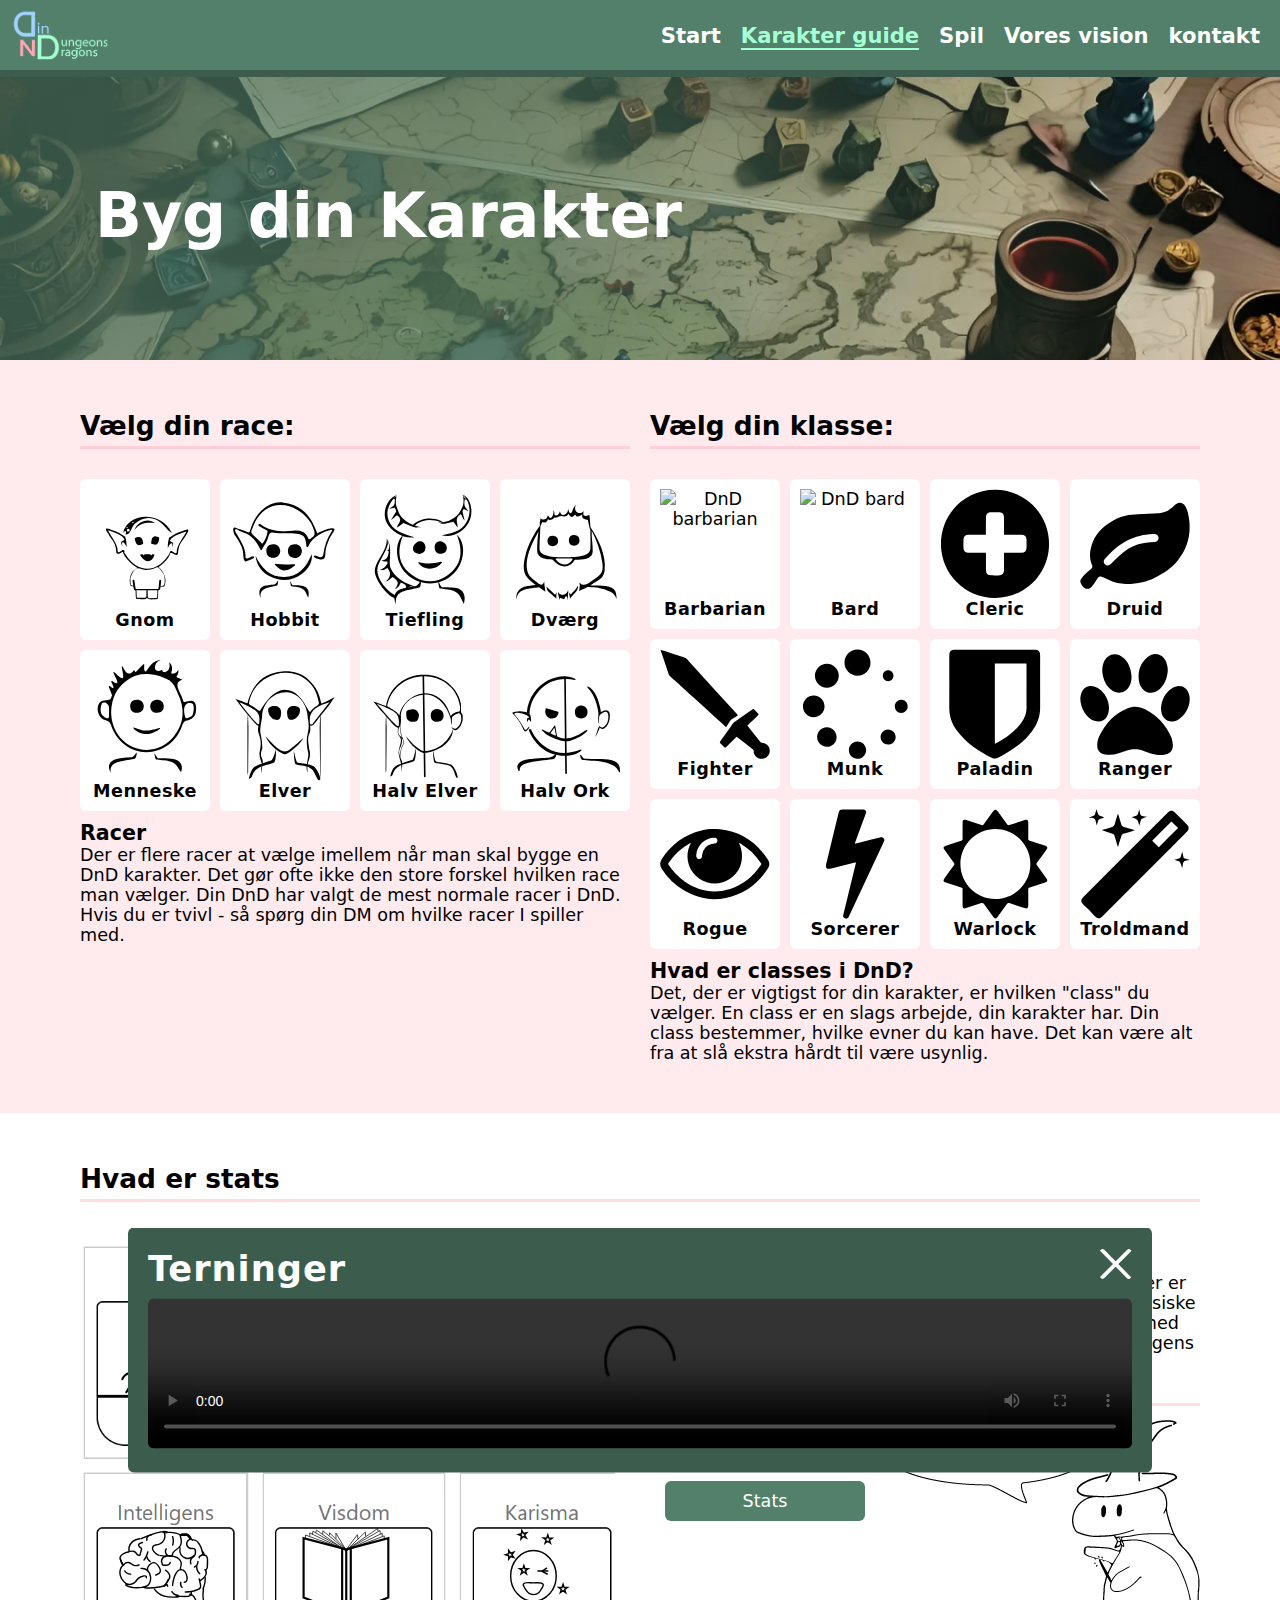
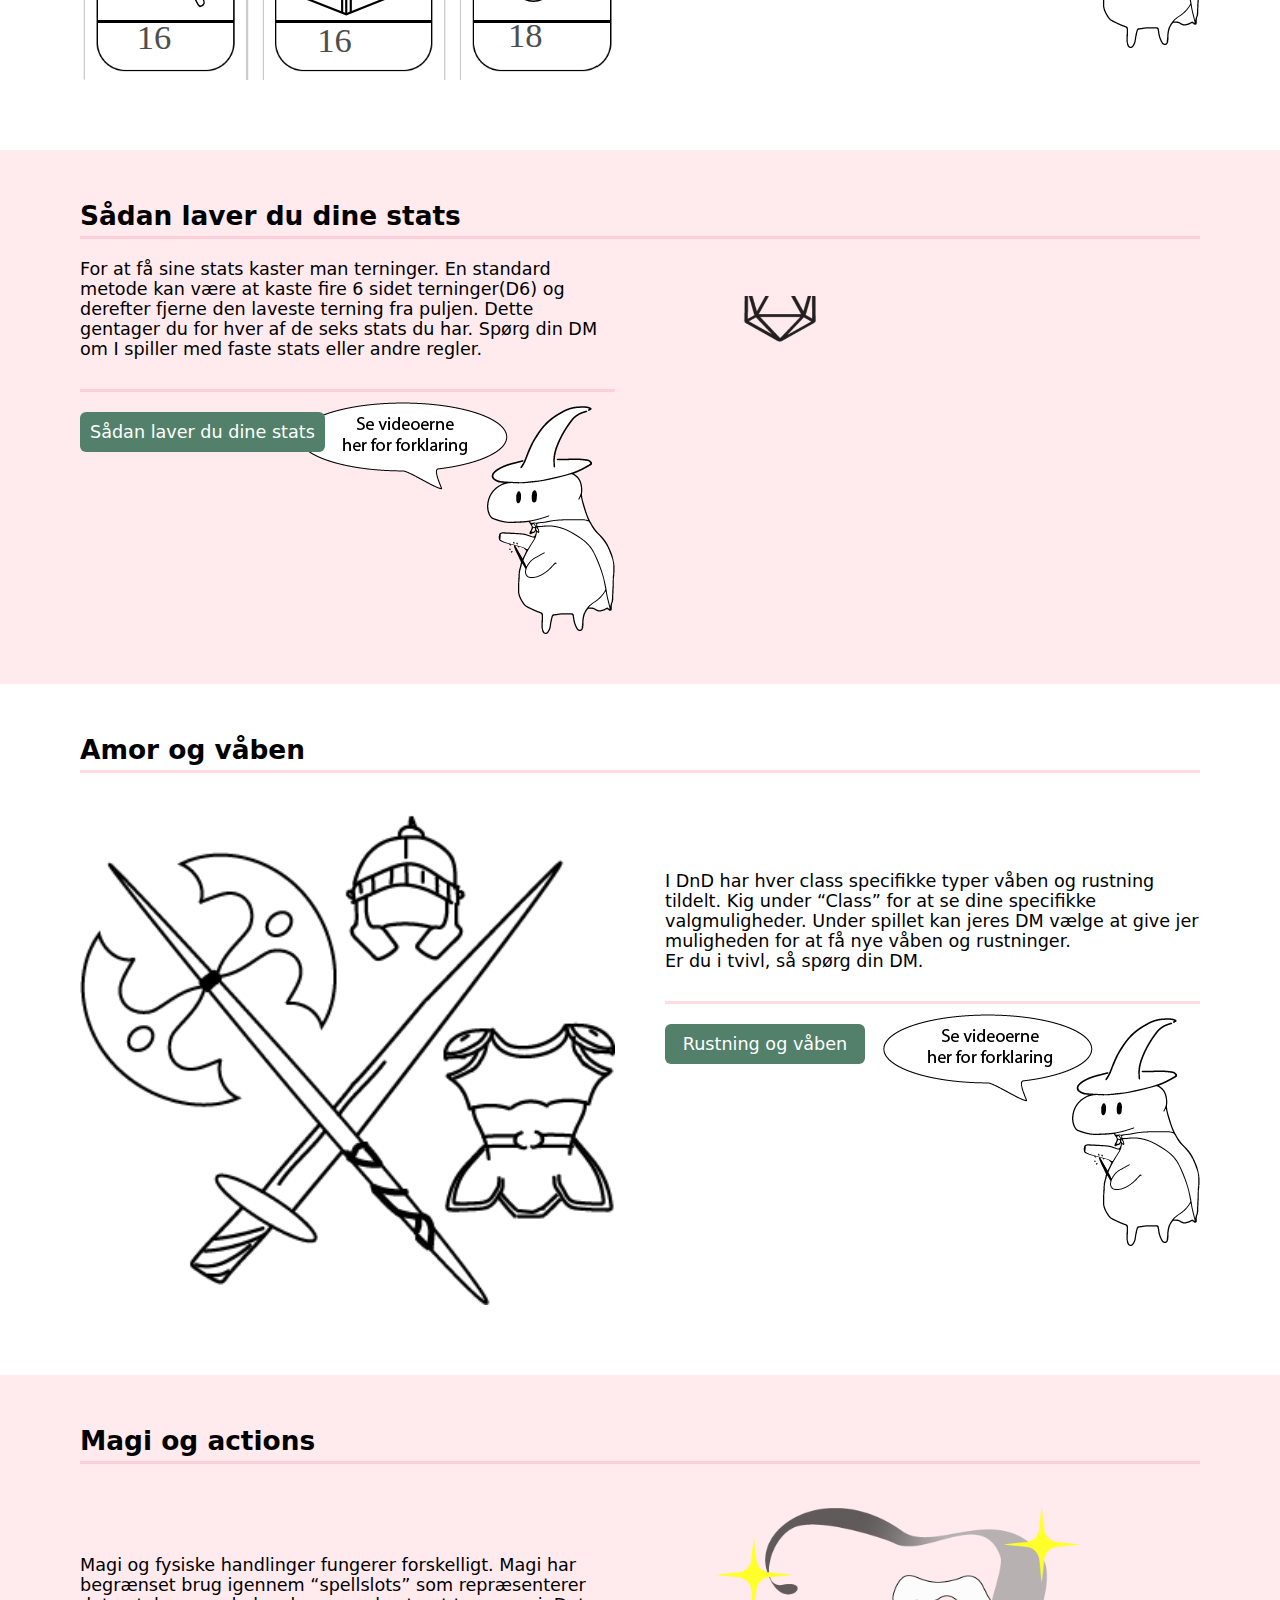
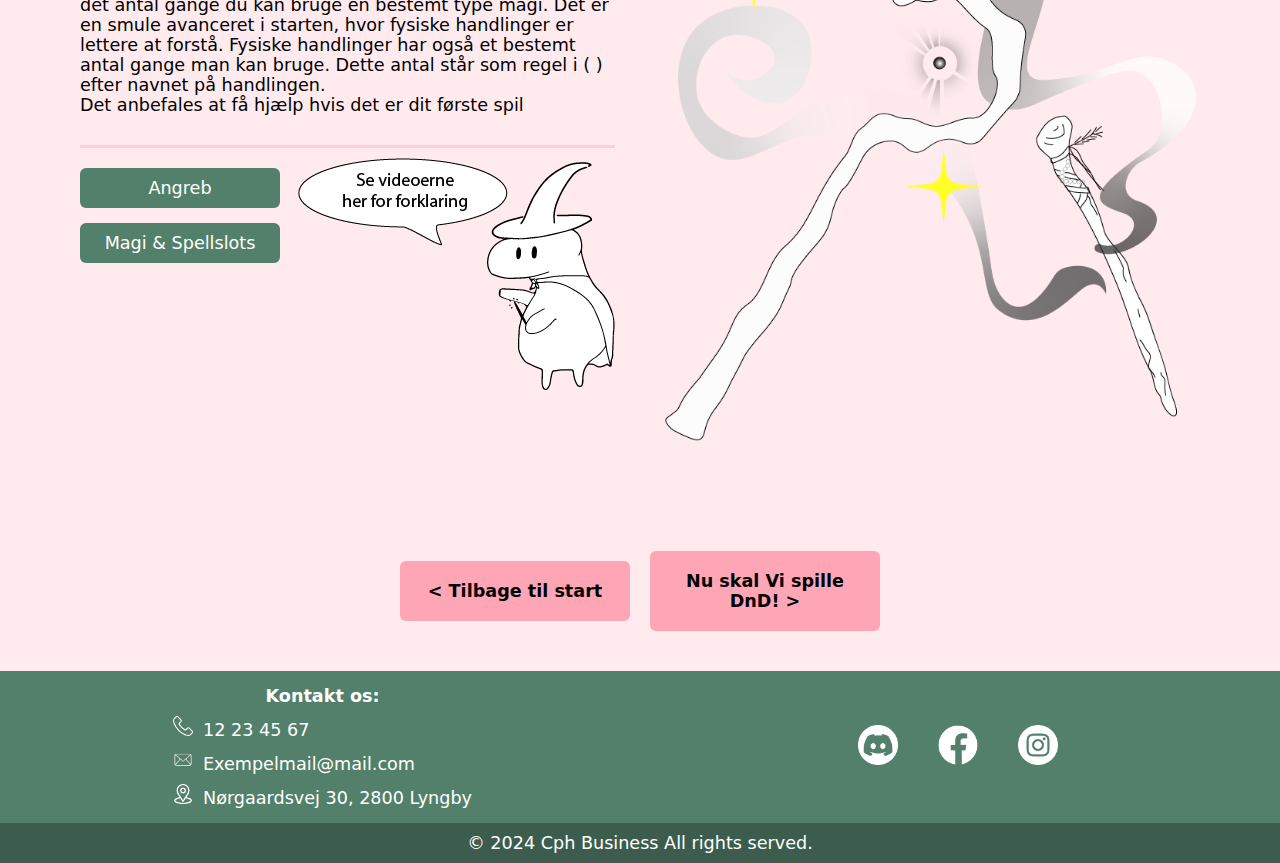
==== Hjemmeside/bygkarakter.html @ 624432c1 "minor chances" ====
<!DOCTYPE html>
<html lang="en">
<head>
    <meta charset="UTF-8">
    <meta name="viewport" content="width=device-width, initial-scale=1.0">
    <meta name="Din DnD" content="Din DnD, Din DnD er den ultimative begynder guide til alt om Dungeons & Dragons! Her finder begyndervenlig DnD spil guide, skræddersyet til nye spillere. Vores begyndervenlige DnD guide hjælper dig med at forstå spillets grundlæggende regler. Din DnD tilbyder en dansk DnD guide med værdifuld indsigt og tips, der gør dit eventyr endnu mere spændende. Gå på opdagelse i Din DnD og lad os være din guide i det magiske univers af Dungeons & Dragons.">
    <link rel="stylesheet" href="style.css">
    <title>Din DnD - Karakterside</title>
    <link rel="icon" href="icon.png">
</head>
<body>
    <!-- Popup -->
    <aside class="popup" id="popup">
        <svg data-name="Layer 1" xmlns="http://www.w3.org/2000/svg" version="1.1" viewBox="0 0 50 50" onclick="popup('reset')" title="Din DnD begynder guide popup">
            <path class="cls-1" d="M-3.77,24.79h57.97c0,1.03-.83,1.86-1.86,1.86H-5.64c0-1.03.83-1.86,1.86-1.86Z" transform="translate(25.72 -9.62) rotate(45.68)"/>
            <path class="cls-1" d="M-5.3,24.79h57.97c1.03,0,1.86.83,1.86,1.86H-3.66c-.91,0-1.64-.74-1.64-1.64v-.22h0Z" transform="translate(60.2 26.5) rotate(135)"/>
        </svg>
        <h1 id="popup_overskrift">Terninger</h1>
        <video alt="DnD begynder video" id="video" src="" controls></video>
    </aside>
    <!-- Popup -->

    <!-- Nav bar -->
    <nav id="navbar">
        <div class="navbar_indhold stop">
            <div class="logo">
                <a class="logo" href="index.html" title="Din DnD guide logo">
                    <img src="Logo.png" alt="Din DnD guide - logo">
                </a>
            </div>
            <div class="Nav_links">
                <div class="nav_burgerbar_icon" onclick="chance_navbar()">
                    <svg fill="currentColor" viewBox="0 0 512 512" title="Din DnD">
                        <path id="navbar_icon" d="M0 96C0 78.3 14.3 64 32 64H416c17.7 0 32 14.3 32 32s-14.3 32-32 32H32C14.3 128 0 113.7 0 96zM0 256c0-17.7 14.3-32 32-32H416c17.7 0 32 14.3 32 32s-14.3 32-32 32H32c-17.7 0-32-14.3-32-32zM448 416c0 17.7-14.3 32-32 32H32c-17.7 0-32-14.3-32-32s14.3-32 32-32H416c17.7 0 32 14.3 32 32z"/>
                    </svg>
                </div>
                <div id="nav_liste" class="nav_liste_box">
                    <ul class="Nav_liste">
                        <li><a href="index.html" title="Din DnD index side">Start</a></li>
                        <li class="Current_nav" title="Din DnD karakter guide side"><a href="bygkarakter.html">Karakter guide</a></li>
                        <li><a href="Spilleside.html" title="Din DnD spil side">Spil</a></li>
                        <li><a href="voresvision.html" title="Din DnD vision side">Vores vision</a></li>
                        <li><a href="kontakt.html" title="Din DnD kontakt side">kontakt</a></li>
                    </ul>
                </div>
            </div>
        </div>
        
    </nav>
    <div id="progressbar" class="progressbar">
        <div id="progress" class="filled"></div>
    </div>
    <!-- Nav bar -->
  
    <!-- Header -->
    <header class="stop header_underside">
        <div class="headerimg_underside stop_early">
            <h1>Byg din Karakter</h1>
        </div>
    </header>
    <!-- Header -->  
    
    <main>
        <section class="pink_bagrund">
            <div class="stop_early karakter"> 
                <!-- race billeder + tekst swap -->
                <div class="race">
                    <div class="bygkarakter_overskrift">
                        <h2 class="content_overskrift" >Vælg din race:</h2>
                    </div>
                    <div class="racebilleder">
                        <div class="klasser ">
                            <div onclick="swapText2('Gnom')" id="Gnom" class="ikon Gnom"><img src="iconer/racer/gnom.svg" alt="DnD gnom"><p>Gnom</p></div>
                            <div onclick="swapText2('Hobbit')" id="Hobbit" class="ikon Hobbit"><img src="iconer/racer/hobbit.svg" alt="DnD hobbit"><p>Hobbit</p></div>
                            <div onclick="swapText2('Tiefling')" id="Tiefling" class="ikon Tiefling"><img src="iconer/racer/tiefling.svg" alt="DnD tiefling"><p>Tiefling</p></div>
                            
                            <div onclick="swapText2('Dværg')" id="Dværg" class="ikon Dværg"><img src="iconer/racer/dverg.svg" alt="DnD dværg"><p>Dværg</p></div>
                            <div onclick="swapText2('Menneske')" id="Menneske" class="ikon Menneske"><img src="iconer/racer/menneske.svg" alt="DnD menneske"><p>Menneske</p></div>
                            <div onclick="swapText2('Elver')" id="Elver" class="ikon Elver"><img src="iconer/racer/elver.svg" alt="DnD elver"><p>Elver</p></div>
                            
                            <div onclick="swapText2('Halv_Elver')" id="Halv_Elver" class="ikon Halv_Elver"><img src="iconer/racer/halv_elver.svg" alt="DnD halv elver"><p>Halv Elver</p></div>
                            <div onclick="swapText2('Halv_Ork')" id="Halv_Ork" class="ikon Halv_Ork"><img src="iconer/racer/halv_ork.svg" alt="DnD halv ork"><p>Halv Ork</p></div>
                            <div class="bob"></div>
                        </div>
                    </div>
                    <div>
                        <!-- Overskrift med tekst - race -->
                        <div onclick="swapText2('reset')">
                            <h3 id="race_overskrift">Racer</h3>
                        </div>
                        <div id="race_tekst" class="karaktertekst">
                                <p>Der er flere racer at vælge imellem når man skal bygge en DnD karakter. Det gør ofte ikke den store forskel hvilken race man vælger. Din DnD har valgt de mest normale racer i DnD. Hvis du er tvivl - så spørg din DM om hvilke racer I spiller med.</p>
                        </div>
                    </div>
                </div>
                
                <!-- klasse billeder + tekst swap -->
                <div class="hvad_er_klasser kasse">
                    <div class="bygkarakter_overskrift">
                        <h2 class="content_overskrift" >Vælg din klasse:</h2>
                    </div>
                    <div class="klasser  ">
                        <div onclick="swapText('Barbarian')" id="Barbarian" class="ikon Barbarian"><img src="iconer/classes/barbarian.svg" alt="DnD barbarian"><p>Barbarian</p></div>
                        <div onclick="swapText('Bard')" id="Bard" class="ikon Bard"><img src="iconer/classes/bard.svg" alt="DnD bard"><p>Bard</p></div>
                        <div onclick="swapText('Cleric')" id="Cleric" class="ikon Cleric"><img src="iconer/Classes/cleric.svg" alt="DnD cleric"><p>Cleric</p></div>
                        
                        <div onclick="swapText('Druid')" id="Druid" class="ikon Druid"><img src="iconer/Classes/druid.svg" alt="DnD druid"><p>Druid</p></div>
                        <div onclick="swapText('Fighter')" id="Fighter" class="ikon Fighter"><img src="iconer/Classes/fighter.svg" alt="DnD fighter"><p>Fighter</p></div>
                        <div onclick="swapText('Munk')" id="Munk" class="ikon Monk"><img src="iconer/Classes/monk.svg" alt="DnD monk"><p>Munk</p></div>
                        
                        <div onclick="swapText('Paladin')" id="Paladin" class="ikon Paladin "><img src="iconer/Classes/paladin.svg" alt="DnD paladin"><p>Paladin</p></div>
                        <div onclick="swapText('Ranger')" id="Ranger" class="ikon Ranger"><img src="iconer/Classes/ranger.svg" alt="DnD ranger"><p>Ranger</p></div>
                        <div onclick="swapText('Rogue')" id="Rogue" class="ikon Rogue"><img src="iconer/Classes/rogue.svg" alt="DnD rogue"><p>Rogue</p></div>
                        
                        <div onclick="swapText('Sorcerer')" id="Sorcerer" class="ikon Sorcerer"><img src="iconer/Classes/sorcerer.svg" alt="DnD sorcerer"><p>Sorcerer</p></div>
                        <div onclick="swapText('Warlock')" id="Warlock"  class="ikon Warlock"><img src="iconer/Classes/warlock.svg" alt="DnD warlock"><p>Warlock</p></div>
                        <div onclick="swapText('Troldmand')" id="Troldmand" class="ikon Wizard"><img src="iconer/Classes/wizard.svg" alt="DnD troldmand"><p>Troldmand</p></div>
                    </div>

                    <!-- overskrift med tekst - klasser -->
                    <div class="klasser_tekst">
                        <div onclick="swapText('reset')">
                            <h3 id="class_overskrift" >Hvad er classes i DnD?</h3>
                        </div>
                        <div id="class_tekst" class= "karaktertekst">
                            <p>Det, der er vigtigst for din karakter, er hvilken "class" du vælger. En class er en slags arbejde, din karakter har. Din class bestemmer, hvilke evner du kan have. Det kan være alt fra at slå ekstra hårdt til være usynlig.</p>
                        </div>
                    </div>
                </div>
            </div> 
        </section>           
        <section>
            <div class="stop_early">
                <h2 class="content_overskrift">Hvad er stats</h2>
                <div class="divider">
                    <div class="images">
                        <img src="img/stats.svg" alt="DnD begynder guide til stats">
                    </div>
                    <div class="main_content">
                        <div class="main_text">
                            <p>Stats i DnD, står for din karakters grundegenskaber. Der er seks stats i alt, som man kan dele stats op i to dele - fysiske og mentale stats. De Fysiske: styrke (strength), smidighed (dexterity) og Helbred (constitution) De mentale: intelligens (intelligence), visdom (wisdom) og karisma (charisma). </p>
                        </div>
                        <div class="forviret">
                            <h3 class="forklare_overskrift">Forklaring</h3>
                            <div class="forklarings_knapper">
                                <a class="forklare_knap" onclick="popup('Racer.mp4','Racer')" title="DnD begynder video">
                                    <p>Race</p>
                                </a>
                                <a class="forklare_knap" onclick="popup('Hvad er stats.mp4','Stats')" title="DnD begynder video">
                                    <p>Stats</p>
                                </a>
                            </div>
                        </div>
                    </div>
                </div>
            </div>
        </section>
        
        <section class="pink_bagrund">
            <div class="stop_early">
                <h2 class="content_overskrift">Sådan laver du dine stats</h2>
                <div class="divider">
                    <div class="main_content">
                        <div class="main_text">
                            <p>For at få sine stats kaster man terninger. En standard metode kan være at kaste fire 6 sidet terninger(D6) og derefter fjerne den laveste terning fra puljen. Dette gentager du for hver af de seks stats du har. Spørg din DM om I spiller med faste stats eller andre regler.</p>
                        </div>
                        <div class="forviret">
                            <h3 class="forklare_overskrift">Forklaring</h3>
                            <div class="forklarings_knapper">
                                <a class="forklare_knap" onclick="popup('Sådan laver du dine stats.mp4','Sådan laver du dine stats')" title="DnD begynder video">
                                    <p>Sådan laver du dine stats</p>
                                </a>
                            </div>
                        </div>
                    </div>
                    <div class="images">
                        <video src="forklarings_videoer/terning1.6.mp4" autoplay loop title="Din DnD tergning kast for nybegyndere"></video>
                        <!-- <img src="img/DnD-inspo.webp" alt="Dine stats DnD for nybegyndere"> -->
                    </div>
                </div>
            </div>
        </section>

        <section >
            <div class="stop_early">
                <h2 class="content_overskrift">Amor og våben</h2>
                <div class="divider">
                    <div class="images">
                        <img src="img/amor_weapon.png" alt="Din DnD guide armor og våben">
                    </div>
                    <div class="main_content">
                        <div class="main_text">
                            <p>I DnD har hver class specifikke typer våben og rustning tildelt. Kig under “Class” for at se dine specifikke valgmuligheder. Under spillet kan jeres DM vælge at give jer muligheden for at få nye våben og rustninger. <br>Er du i tvivl, så spørg din DM.</p>
                        </div>
                        <div class="forviret">
                            <h3 class="forklare_overskrift">Forklaring</h3>
                            <div class="forklarings_knapper">
                                <a class="forklare_knap" onclick="popup('Rustning_0g_våben.mp4','Rustning og våben')" title="DnD begynder video">
                                    <p>Rustning og våben</p>
                                </a>
                            </div>
                        </div>
                    </div>
                </div>
            </div>
        </section>
        
        <section class="pink_bagrund">
            <div class="stop_early">
                <h2 class="content_overskrift">Magi og actions</h2>
                <div class="divider">
                    <div class="main_content">
                        <div class="main_text">
                            <p>Magi og fysiske handlinger fungerer forskelligt. Magi har begrænset brug igennem “spellslots” som repræsenterer det antal gange du kan bruge en bestemt type magi. Det er en smule avanceret i starten, hvor fysiske handlinger er lettere at forstå. Fysiske handlinger har også et bestemt antal gange man kan bruge. Dette antal står som regel i ( ) efter navnet på handlingen. <br>Det anbefales at få hjælp hvis det er dit første spil</p>
                        </div>
                        <div class="forviret">
                            <h3 class="forklare_overskrift">Forklaring</h3>
                            <div class="forklarings_knapper">
                                <a class="forklare_knap" onclick="popup('Angreb.mp4','Angreb')" title="DnD begynder video">
                                    <p>Angreb</p>
                                </a><a class="forklare_knap" onclick="popup('spellslots.mp4','Magi & Spellslots')" title="DnD begynder video">
                                    <p>Magi & Spellslots</p>
                                </a>
                            </div>
                        </div>
                    </div>
                    <div class="images">
                        <img src="img/magi.webp" alt="Din DnD guide magi og actions">
                    </div>
                </div>
            </div>
        </section>
    </main>

    <main class="pink_bagrund knap">
        <a href="index.html" title="Din DnD start guide">
            <p>< Tilbage til start</p>
        </a>
        <a href="Spilleside.html" title="Din DnD spilside">
              <p>Nu skal Vi spille DnD! ></p>
        </a>
    </main>
 

    <!-- Ghadir's uber smukke footer -->
    <footer>
        <div class="stop footer_content">
            <div class="SoMe_iconer">
                <a href="#" title="Din DnD discord"><img src="iconer/discord.png" alt="Din DnD discord ikon for nybegyndere til DnD guiden"></a>
                <a href="#" title="Din DnD facebook"><img src="iconer/facebook.png" alt="Din DnD facebook ikon for nybegyndere til DnD guiden"></a>
                <a href="#" title="Din DnD instagram"><img src="iconer/instagram.png" alt="Din DnD instagram ikon for nybegyndere til DnD guiden"></a>
            </div>
    
            <div class="footer_kontakt">
                <h4>Kontakt os:</h4>
                <ul>
                    <li><img src="iconer/telephone.png" alt="Din DnD telefon ikon for nybegyndere til DnD guiden">12 23 45 67</li>
                    <li><img src="iconer/email.png" alt="Din DnD mail ikon for nybegyndere til DnD guiden">Exempelmail@mail.com</li>
                    <li><img src="iconer/location.png" alt="Din DnD adresse ikon for nybegyndere til DnD guiden">Nørgaardsvej 30, 2800 Lyngby</li>
                </ul>
            </div>
        </div>

        <div class="copyright">
            <p> &copy; 2024 Cph Business All rights served.</p>
        </div>
    
    </footer>

    <script src="script.js"> </script>
</body>
</html>
---- Hjemmeside/style.css ----
/* Reset */
*{
    padding: 0;
    margin: 0;
    border: 0;
    box-sizing: border-box;
}
html{
    overflow-x: hidden ;
}
body{
    overflow-x: hidden;
    font-family: system-ui, -apple-system, BlinkMacSystemFont, 'Segoe UI', Roboto, Oxygen, Ubuntu, Cantarell, 'Open Sans', 'Helvetica Neue', sans-serif;
    font-size: 1.1em;
}
/* Reset */

/* Variable farver */
:root{
    /* Nav */
    --nav-green: #53806A;
    --nav-links: #fff;
    --nav-green-see-through: #53806acc;
    --nav-links-hover: #A6FFD4;
    --nav-progress: linear-gradient(to right, #A1D3FF, #A6FFD4);
    --nav-progress-baground: #3c5d4d;
    --text-color-current: #A6FFD4;
    /* Nav */

    /* header */
    --header-text: #fff;
    --gradiant-overlay: linear-gradient(to right, #53806aa4 40%,#53806a00);
    --arrow-color:#ffffffbf;
    /* header */

    /* Main */
    --baground-color: rgba(255, 166, 182, 0.24);
    --main-text-color: #000;
    --linje-text-adskiller: #ffa6b667;
    /* Main */

    /* Kontakt */
    --kontakt-bagrund: #53806A;
    --kontakt-text-color: #fff;
    --kontakt-baground-some: #80535B;
    --kontakt-placeholder-form-text-color: #626262;
    --kontakt-submit-button: #FFA6B7;
    --Placeholder-not-filled: red;
    /* Kontakt */
    
    /* Spilleside */
    --terning-text-color: #fff;
    --karakter_outline: #53806A ;
    /* Spilleside */

    /* Klasser */
    --klasser-aktiv: #A6FFD4; 
    /* Klasser */

    /* Knapper */
    --forklare-knap: #53806A;
    --forklare-knap-hover: #3c5d4d;
    --forklar-knap-tekst-color:rgb(255, 255, 255);
    --videre-knap: #ffa6b6;
    --videre-knap-hover: #ffa8b8;
    /* Knapper */

    /* Vision */
    --icon_baggrund: #ffa6b6dc ;
    /* Vision */

    /* Footer */
    --footer-green: #53806A;
    --footer-credits: #3c5d4d;
    --footer-color: #fff;
    /* Footer */

    /* Popup */
    --popup_baground-color: #3c5d4d;
    --X-color: #fff;
    --popup-text-color: #fff;
    /* Popup */
}

/* Navbar Start*/
nav{
    z-index: 1;
    width: 100%;
    padding: 10px;
    display: flex;
    justify-content: space-between;
    background: var(--nav-green);
    position: fixed;
    top: 0px;
    transition: top 0.5s;
}
.navbar_indhold{
    width: 100%;
    display: flex;
    justify-content: space-between;
}

/* Logo */
.logo{
    z-index: 2;
    position: relative;
    height: 50px;
    width: 100px;
    overflow: hidden;
}
.logo img{
    height: 100%;
    width: 100%;
}
/* Logo */

/* icon */
.nav_burgerbar_icon{
    z-index: 2;
}
.nav_burgerbar_icon svg{
    width: 40px;
    height: 40px;
    color: #fff;
}
.nav_burgerbar_icon svg path{
    transition: d 0.5s;
}
/* icon */

.Nav_links{
    display: flex;
    align-items: center;
}

.nav_liste_box{
    background: var(--nav-green-see-through);
    height: 100vh;
    width: 80%;
    z-index: 1;
    position: fixed;

    /* Hvor den skal ligge */
    transition: left ease 0.5s;
    top: 0;
    left: 100%;
}

.Nav_liste{
    margin-top: 100px;
    display: flex;
    flex-direction: column;
    justify-content: space-between;
    gap: 10px;
    padding: 10px;
    padding-left: 30px;
    font-size: larger;
    font-weight: 600;
}
.Nav_liste li{
    list-style-type: "- ";
    color: var(--nav-links);
    text-align: center;
    text-align: left;
}
.Nav_liste li a{
    color: var(--nav-links);
    text-decoration: none;
    transition: color 0.5s;
}

@media screen and (min-width: 600px){
    /* Logo */
    .logo{
        width: 50px;
    }
    .logo img{
        width: 200%;
    }
    /* Logo */

    .nav_burgerbar_icon{
        display: none;
    }
    .nav_liste_box{
        position: unset;
        height: auto;
        width: fit-content;
    }
    .Nav_liste{
        margin: 0;
        flex-direction: row;
        gap: 20px;
    }
    .Nav_liste li{
        list-style-type: none;
    }
    .Nav_liste li a:hover{
        color: var(--nav-links-hover);
        transition: color 0.5s;
    }
}
@media screen and (min-width: 700px){
    /* Logo */
    .logo{
        width: 100px;
    }
    .logo img{
        width: 100%;
    }
    /* Logo */
}

/* User journey Start*/
.progressbar{
    z-index: 1;
    top: 70px;
    width: 100%;
    height: 7px;
    position: fixed;
    transition: top 0.5s;
    background: var(--nav-progress-baground);
}
.filled{
    width: 0%;
    height: 100%;
    background: var(--nav-progress);
    transition: width 0.1s;
}
/* User journey Slut*/

/* Displays current nav-place */
.Current_nav{
    /* Important for overright andet */
    color: var(--text-color-current) !important;
}
.Current_nav a{
    color: var(--text-color-current) !important;
    border-bottom: 2px solid var(--text-color-current);
}
/* Displays current nav-place */
  
/* Navbar Slut*/

/* Header Start*/
header{
    z-index: 0;
    padding-top: 50px;
    width: 100%;
    height: 97vh;
    position: relative;
    background-color: var(--nav-green);
    color: var(--header-text);
}
.headerimg{
    width: 100%;
    height: 100%;
    padding: 25vh 0 0 10px;
    background: var(--gradiant-overlay) ,url(img/Cover.webp);
    background-size: cover;
    background-repeat: no-repeat;
    position: relative;
}
.headerimg div{
    display: flex;
    justify-content: center;
    left: 50%;
    transform: translateX(-50%);
    position: absolute;
    bottom: 20px;
}
.headerimg div svg{
    color: var(--arrow-color);
    width: 50px;
    transition: color 0.5s;

    animation: jump 4s infinite;
}

.header_underside{
    padding: 20vh 0 0 30px;
    background: var(--gradiant-overlay) ,url(img/Cover.webp);
    background-size: cover;
    background-repeat: no-repeat;
    height: 40vh;
}
.headerimg_underside h1{
    font-size: 2em;
}
.headerimg h1{
    font-size: 2em;
}

@keyframes jump {
    0%, 10%, 30%, 60%, 100% {
      transform: translateY(0);
    }
  
    20% {
      transform: translateY(-20px);
    }
  
    40% {
      transform: translateY(-10px);
    }
}

@media screen and (min-width: 600px) {
    .headerimg_underside h1{
        font-size: 3.5em;
    }
    .headerimg h1{
        font-size: 3.5em;
    }
    .headerimg, .header_underside{
        background: var(--gradiant-overlay) ,url(img/cover_pc.webp);
        background-size: cover;
    }
    .headerimg div svg{
        width: 70px;
    }
}
/* Header Slut */

/* Content Start*/
main{
    height: fit-content;
    width: 100%;
    color: var(--main-text-color);
}
section{
    width: 100%;
    padding: 30px;
    padding-bottom: 50px;

}
.content_overskrift{
    margin: 20px 0;
    padding-bottom: 5px;
    border-bottom: 3px solid var(--linje-text-adskiller);
}
.images{
    position: relative;
    width: clamp(200px, 100%, 550px );
    height: fit-content;
    display: flex;
    align-items: center;
    justify-content: center;
    margin: 20px 0;
}
.images img, video{
    width: 100%;
    border-radius: 6px;
}
.main_lise{
    padding-left: 20px;
}
.forklarings_knapper{
    display: flex;
    justify-content: left;
    flex-wrap: wrap;
    gap: 20px;
}
.forklare_knap{
    min-width: 200px;
    text-align: center;
    border-radius: 6px;
    padding: 10px;
    background: var(--forklare-knap);
    transition: 0.5s;
    cursor: pointer;
    color: var(--forklar-knap-tekst-color);
}
.forklare_knap:hover{
    margin-top: 0;
    transition: 0.5s;
    background: var(--forklare-knap-hover);
}
.forviret{
    margin-top: 10px;
}
.videre_knap{
    text-decoration: none;
    padding: 10px;
    border-radius: 6px;
    background: var(--videre-knap) ;
    transition: 0.5s;
    cursor: pointer;
    margin-bottom: 7px;
}
.videre{
    display: flex;
    justify-content: center;
    padding: 10px;
}

/* Guide */
.guide{
    display: flex;
}
.guide_text{
    padding: 10px;
    height: fit-content;
    display: flex;
    flex-direction: column;
    border-radius: 6px;
    margin: 30px;
}
.guide_list{
    padding-left: 20px;
}
.guide_side_img, .guide_side_empty{
    display: none;
}
.main_content{
    margin-bottom: 10px;
}
/* Guide */

.pink_bagrund{
    background: var(--baground-color);
}
.forklare_overskrift{
    margin: 20px 0 10px 0;
}
/* videre Knap */
.knap{
    display: flex;
    flex-direction: column;
    align-items: center;
    justify-content: center;
    padding: 40px;
    gap: 20px;
}
.knap a{
    padding: 10px;
    color: var(--main-text-color);
    text-decoration: none;
    background: var(--videre-knap);
    border-radius: 6px;
    font-weight: 600;
    transition: 0.5s;
    text-align: center;
    width: 230px;
}
.knap a:hover{
    transition: 0.5s;
    background: var(--videre-knap-hover);
}
/* videre Knap */
@media screen and (min-width: 550px){
    .knap{
        flex-direction: row;
    }
}

@media screen and (min-width: 700px){
    .knap a{
        padding: 20px;
    }
    /* Guide */
    .guide{
        margin-top: 10px;
    }
    .guide_text{
        width: 70%;
    }
    .guide_side_img{
        display: flex;
        justify-content: center;
        width: 30%;
        padding: 10px;
        margin: 30px 0;

    }
    .guide_side_img img{
        max-height: 242px;
    }
    /* Guide */

    .forklare_knap{
        margin-top: 10px;
    }
    .forklare_knap:hover{
        margin-bottom: 10px;
        margin-top: 0;
    }
    .divider{
        display: flex;
        align-items: center;
        gap: 20px;
    }
    .images{
        width: 50%;
    }
    .main_content{
        display: flex;
        flex-direction: column;
        justify-content: space-between;
        width: 50%;
        margin: 0;
    }
    .main_text{
        padding-bottom: 30px;
        border-bottom: 3px solid var(--linje-text-adskiller);
    }
    .main_text h2{
        margin-bottom: 10px;
        width: 75%;
    }
    .forviret h3{
        margin-bottom: 10px;
    }

    .column_2{
        column-count: 2;
    }

    .forklarings_knapper{
        flex-direction: column;
        justify-content: space-evenly;
        width: fit-content;
        padding-top: 100px;
        gap: 5px;
    }

    .forklare_overskrift{
        display: none;
    }
    .forviret{
        background: url(img/Perfekt\ bob.png);
        background-repeat: no-repeat;
        background-position: right;
        min-height: 232px;
    }
    .forklarings_knapper a{
        width: fit-content;
    }
}

@media screen and (min-width: 1024px){
    .divider{
        gap: 50px;
    }
    .images{
        width: 50%;
    }
    .main_content{
        width: 50%;
    }
    .forviret h3{
        text-align: center;
    }

    /* Guide */
    .guide_text{
        width: 40%;
    }
    .guide_side_empty{
        display: block;
        width: 30%;
    }
    /* Guide */
}
@media screen and (min-width: 1120px){
    .forklarings_knapper{
        padding: 0;
    }
}

/* byg din karakter Start*/
 
.hvad_er_klasser .race{
    padding: 20px 20px 20px 0;
}

.klasser{
    display: grid;
    gap: 10px;
    padding-bottom: 10px;
    grid-template-columns: 1fr 1fr 1fr;

}
.ikon{
    display: flex;
    flex-direction: column;
    justify-content: space-between;
    width: 100%;

    /* flex: 1 0 70px;
    max-width: 70px; */
}
.ikon img{
    width: 100%;
    padding: 5px;
}
.klasser .ikon{
    min-width: 50px;
    background-color: #fff;
    border-radius: 6px;
    text-align: center; 
    cursor: pointer;
    transition: 0.5s;
}
.klasser .ikon p{
    font-weight: 600;
    letter-spacing: 0.5px;
}

.active{
    background-color: var(--klasser-aktiv) !important;
}

.karakter_indhold .kasse{
   padding: 20px;
}
.karakter_indhold p{
    padding-bottom: 25px;
}
.bygkarakter_overskrift{
    padding: 0 0 10px 0;
}
.bob{
    background: #ffffff00 url(img/Perfekt\ bob\ uden\ tale.png);
    background-repeat: no-repeat;
    background-size: cover;
}
@media screen and (min-width:375px){
    .klasser .ikon{
        padding: 10px;
    }
    .ikon img{
        padding: 0;
    }
}
@media screen and (min-width:530px){
    .klasser{
        grid-template-columns: 1fr 1fr 1fr 1fr;
    }
    .bob{
        display: none;
    }
}
@media screen and (min-width:700px) {
    .klasser .ikon:hover{
        background-color:#ffa6b6;
    }
    .karakter{
        display: flex;
        gap: 20px;
    }
    .karakter div{
        width: 100%;
    }
    .ikon img{
        padding: 5px;
    }
    .klasser .ikon{
        padding: 10px 0;
    }
}
@media screen and (min-width:900px){
    .ikon img{
        padding: 0;
    }
    .klasser .ikon{
        padding: 10px;
    }
}


/* byg din karakter slut*/

/* Karakter ark start*/

.karakterark_wrapper{
    display: flex;
    flex-direction: column;
    border: 1px solid black;
    max-width: 902px;
}


.karakterark_container h1{
    font-family: "Cinzel Decorative", serif;
    font-style: normal;
    margin: 20px;
    padding: 5px;
    border: 2px solid black;

}

.karakter_kasse {
    display: flex;
    align-items: flex-start;
    margin: 20px;
}

.hp {
    flex: 1;
    margin-right: 20px;

}

.info {
   gap: 15px;
   text-align: center;
   
}

.liste {
    flex: 2;
    display: flex;
    flex-direction: column;
}

.karakter_kasse {
    margin: 20px;
    border: solid 2px var(--karakter_outline);
    padding: 10px;
}

.label {
    display: block;
    margin-bottom: 1px;
    font-size: 15px;
    margin-top: 8px;
    color: rgb(114, 114, 114);
}

.input-box {
    width: 100%;
    padding: 10px;
    border: 1px solid #000000;
    border-radius: 4px;
    font-size: 14px;
    text-align: center;
}

/* amor/initiative/speed */

.basic_stats_container{
    margin: 15px;
    padding: 0px;
    border: solid 2px var(--karakter_outline);
}

.big{
    padding: 20px;
    border: 1px solid #000000;
    border-radius: 4px 4px 0px 0px ;
    font-size: 20px;
}

.small{
    padding: 6px;
    border: 1px solid #000000;
    border-radius: 0 0px 20px 20px;
    font-size: 17px;
}

.basic_stats_container {
    margin: 20px;
    display: grid;
    grid-template-columns: repeat(2, 1fr);
    gap: 10px;
}

.basic_stats_kasse {
    background: #ffffff; 
    padding: 8px; 
    border: 1px solid #ccc; 
}

.input-wrapper {
    display: flex;
    flex-direction: column;
}

/* Attack and spellcasting */

.attack_spellcasting{
    margin: 20px;
    border: solid 2px var(--karakter_outline);
    padding: 10px;
    display: flex;
    flex-direction: row;
    gap: 20px;
    
}

.attack_spellcasting label{
    font-size: 11px;
}

/* Attack and spellcasting */


/* amor/initiative/speed */

.boks-container {
    display: flex;
    align-items: center;
    margin-bottom: 10px;
}

.container{
    margin: 20px;
    padding: 10px;
    border: solid 2px var(--karakter_outline);
}

.circle {
    width: 20px;
    height: 20px;
    border: 2px solid #000;
    border-radius: 50%;
    margin-right: 10px;
    cursor: pointer;
    display: inline-block;
    position: relative;
    background: radial-gradient(circle, transparent 70%, white 30%);
}

.circle::after {
    content: '';
    position: absolute;
    top: 50%;
    left: 50%;
    width: 10px;
    height: 10px;
    border-radius: 50%;
    transform: translate(-50%, -50%);
}

.circle.filled::after {
    background: radial-gradient(circle, black 70%, white 30%);

}


.input-container {
    display: flex;
    align-items: center;
    border: 1px solid #000;
    padding: 0 0 5px 5px;
    border-radius: 4px;
    width: 90%;
}

.skill-input-box{
    border: none;
    border-bottom: 1px solid #000;
    padding: 5px;
    margin-right: 10px;
    width: 50px; /* Sætter en fast bredde i pixels */
    font-size: 14px;
    flex-shrink: 0; /* Forhindrer at input-boksen skrumper */
}

.input-box-skills:focus {
    outline: none;
    
}

.fixed-text {
    font-size: 14px;
}

.center{
    display: flex;
    justify-content: center;
}

@media (min-width: 600px) {
    .karakterark_wrapper {
        flex-direction: row;
    
    }
    .container{
        width: 50%;
        margin-left: 10px;
    }
    .input-container {
        padding: 0 0 10px 15px;
        border-radius: 4px;
       
    }
}

/* Karakter Ark slut*/

/* Vores Vision start*/

.visionside{
    height: fit-content;
    background: var(--icon_baggrund);
    color: var(--kontakt-text-color);
    padding: 30px 0;
}

.visionside h2{
    padding: 10px;
    text-align: center;
}

.vores_vision_content{
    border-top: solid 10px var(--icon_baggrund);
    padding: 20px ;
}

.vores_vision_content h1{
    padding-bottom: 20px;
    text-align: center;
}

.vores_vision_content p{
    border-top: solid 3px var(--icon_baggrund);
    padding: 20px ;
}

.visionside div{
    display: flex;
    justify-content: space-evenly;
}
.SoMe_iconer_visionside_top a img, .visionside_icon a img{
    width: 60px;
}

.samarbejdspartnere {
    display: flex;
    flex-direction: column;
    height: fit-content;
    width: 100%;
    text-align: center;
    padding: 30px 0;
}

.samarbejdspartnere div {
    display: flex;
    align-items: center;
    overflow-x: scroll; 
    gap: 30px;
    padding: 10px 20px;
    width: 100%;
}

.samarbejdspartnere div a {
    width: 200px;
    flex-shrink: 0;
}

.samarbejdspartnere div a img {
    width: 100%;
}

@media screen and (min-width: 800px) {
    .vision_container { 
        display: grid;
        grid-template-columns: 1fr 1fr; /* Two equal columns */
        grid-gap: 20px; /* Gap between the columns */
    }
    
    .vores_vision_content {
        grid-column: 1 / 2; /* Span from the first column to the second column */
    }
    
    .vision_image_container {
        border-top: solid 10px var(--icon_baggrund);
        grid-column: 2 / 3; /* Span from the second column to the third column */ 
        text-align: center; /* Center the image horizontally */
    }
    
    .vision_image_container img {
        max-width: 100%; /* Ensure the image does not exceed its container */
        display: block; /* Remove any extra spacing */
        margin: 0 auto; /* Center the image within its container */
    }
}

@media screen and (max-width: 800px) {
.vision_image_container{
    display: none;
}

}
.vision_foot_content{
    padding: 30px;
}
/* Vores Vision slut*/

/* spilleside start*/
.terninger{
    display: flex;
    flex-wrap: wrap;
    justify-content: space-evenly;
    padding: 10px 0;
    gap: 10px;
}
.terning{
    position: relative;
    padding: 0 0px;
    cursor: pointer;
}
.terning p{ 
    position: absolute;
    text-align: center;
    top: 50%;
    left: 50%;
    transform: translate(-50%, -50%);
    color: var(--terning-text-color);
    font-weight: 600;
    padding-bottom: 5px;
    font-size: 1.5em;
    transition: ease-in-out 0.5s;
}
.terning img{
    width: 100px;
    transition:ease-in-out 0.5;
}
.terning_overskrift{
    border-bottom: 3px solid var(--linje-text-adskiller);
}

.spilside_bund{
    display: flex;
    flex-direction: column;
    gap: 20px;
}
.spilside_buttom{
    display: flex;
    flex-wrap: wrap;
    gap: 20px;
}

.Buttom_img img{
    width: 100%;
    border-radius: 6px;
}
@media screen and (min-width: 520px){
    .terning{
        padding: 0 10px;
    }
    .terninger{
        padding: 30px;
        gap: 20px;
    }
}

@media screen and (min-width: 700px){
    .terning img{
        width: 150px;
    }

    .spilside_buttom{
        display: flex;
        flex-wrap: nowrap;
    }

    .Buttom_img, .Buttom_tekst{
        width: 50%;
    }

    .Buttom_tekst h2{
        margin-bottom: 20px;
        padding-bottom: 5px;
        border-bottom: 3px solid var(--linje-text-adskiller);
    }

    .spilside_top div{
        display: flex;
        gap: 20px;
    }
    .spilside_top div p{
        width: 50%;
    }
    .spilside_top h2{
        margin: 20px 0;
        padding-bottom: 5px;
        border-bottom: 3px solid var(--linje-text-adskiller);
    }
}
@media screen and (min-width: 980px){
    .terning{
        margin: 0 20px;
    }
}
@media screen and (min-width: 1240px){
    .terning{
        margin: 0;
    }
}
/* spilleside slut*/
/* Kontakt start*/
.kontaktside{
    height: fit-content;
    background: var(--kontakt-bagrund);
    color: var(--kontakt-text-color);
    padding: 75px 0;
}
.kontaktside div{
    display: flex;
    justify-content: space-evenly;
}
.SoMe_iconer_kontaktside_top a img, .kontaktside_icon a img{
    width: 50px;
}
.formel{
    padding: 100px 10%;
    flex-direction: column;
}
.formel form{
    display: flex;
    flex-direction: column;
    align-items: flex-start;
    gap: 20px;
}
.formel form input, .formel form textarea{
    width: 100%;
    max-width: 600px;
    padding: 10px;
    border-radius: 6px;
    font-weight: 600;
    font-family: system-ui, -apple-system, BlinkMacSystemFont, 'Segoe UI', Roboto, Oxygen, Ubuntu, Cantarell, 'Open Sans', 'Helvetica Neue', sans-serif;
}
.formel form textarea{
    height: 100px;
}
.formel form input::placeholder, .formel form textarea::placeholder, .formel form label::placeholder{
    color: var(--kontakt-placeholder-form-text-color);
}
.formel form label{
    font-weight: 600;
    font-size: 1.2em
}

.submit{
    /* Virker ikke uden important, har prøvet at rykke den ned */
    width: 100px !important;
    background-color: var(--kontakt-submit-button);
    font-weight: 600;
    cursor: pointer;
    text-align: center;
}
.SoMe_iconer_kontaktside_bund{
    flex-direction: column;
    gap: 20px;
}
.kontaktside_icon{
    padding: 10px;
    display: flex;
    flex-direction: column;
    align-items: center;
    background: var(--kontakt-baground-some);
    text-align: center;
}
a{
    text-decoration: none;
    color: var(--kontakt-text-color);
}
@media screen and (min-width: 700px){
    .formel form{
        width: 600px;
        margin: 0 auto;
    }
    .SoMe_iconer_kontaktside_bund{
        flex-direction: row;
    }
    .kontaktside_icon{
        background: none;
    }
    .SoMe_iconer_kontaktside_top a img, .kontaktside_icon a img{
        width: 70px;
    }
}

/* Når felt i kontakt-formen ikke er fyldt */
.not_filled::placeholder{
    color: var(--Placeholder-not-filled) !important;
}
.message_to_user{
    height: 84px;
}
/* Kontakt slut*/
/* Content Slut*/

/* footer Start*/
footer{
    width: 100%;
    background: var(--footer-green);
    color: var(--footer-color);
}
.footer_content{
    display: flex;
    flex-direction: column;
    align-items: center;
    padding: 15px;
    gap: 20px;
}
.SoMe_iconer{
    display: flex;
    justify-content: center;
    gap: 40px;
}
.SoMe_iconer a img{
    width: 40px;
}
.footer_kontakt{
    display: flex;
    flex-direction: column;
    align-items: center;
    gap: 10px;
}
.footer_kontakt ul{
    list-style-type: none;
    display: flex;
    flex-direction: column;
    gap: 10px;
}
.footer_kontakt ul li img{
    width: 20px;
    margin-right: 10px;
}
.footer_content div{
    width: 100%;
}
.copyright{
    display: flex;
    justify-content: center;
    background: var(--footer-credits);
    padding: 10px;
}
@media screen and (min-width: 700px){
        /* footer */
        .footer_content{
            flex-direction: row-reverse;
            justify-content: space-between;
        }
        .footer_content div{
            width: 50%;
        }
        /* footer */
}
/* footer */

/* Popup start*/
.popup{
    position: fixed;
    height: fit-content;
    width: 80vw;
    background: var(--popup_baground-color);
    z-index: 5;
    padding: 20px;

    top: 150%; /* Gå til 50% */
    left: 50%; 
    transform: translate(-50%, -50%);
    transition: 1s;
    border-radius: 6px;
}
.popup h1{
    color: var(--popup-text-color);
    letter-spacing: 1px;
}
.popup svg{
    width: 32px;
    height: 32px;
    position: absolute;
    right: 20px;
    top: 20px;
    z-index: 6;
}
.popup svg path{
    fill: none;
    stroke: var(--X-color);
    stroke-miterlimit: 10;
    stroke-width: 4px;
}
.popup video{
    margin-top: 10px;
    width: 100%;
    border-radius: 6px;
}
/* Popup slut*/

/* Stop */
/* Mest for text */
@media screen and (min-width: 1120px) {
    .stop_early{
        width: 1120px;
        margin: 0 auto;
    }
}
/* Genneral stop */
@media screen and (min-width: 1920px) {
    .stop{
        width: 1920px;
        margin: 0 auto;
    }
    .stop_hight{
        height: 80vh;
    }
}
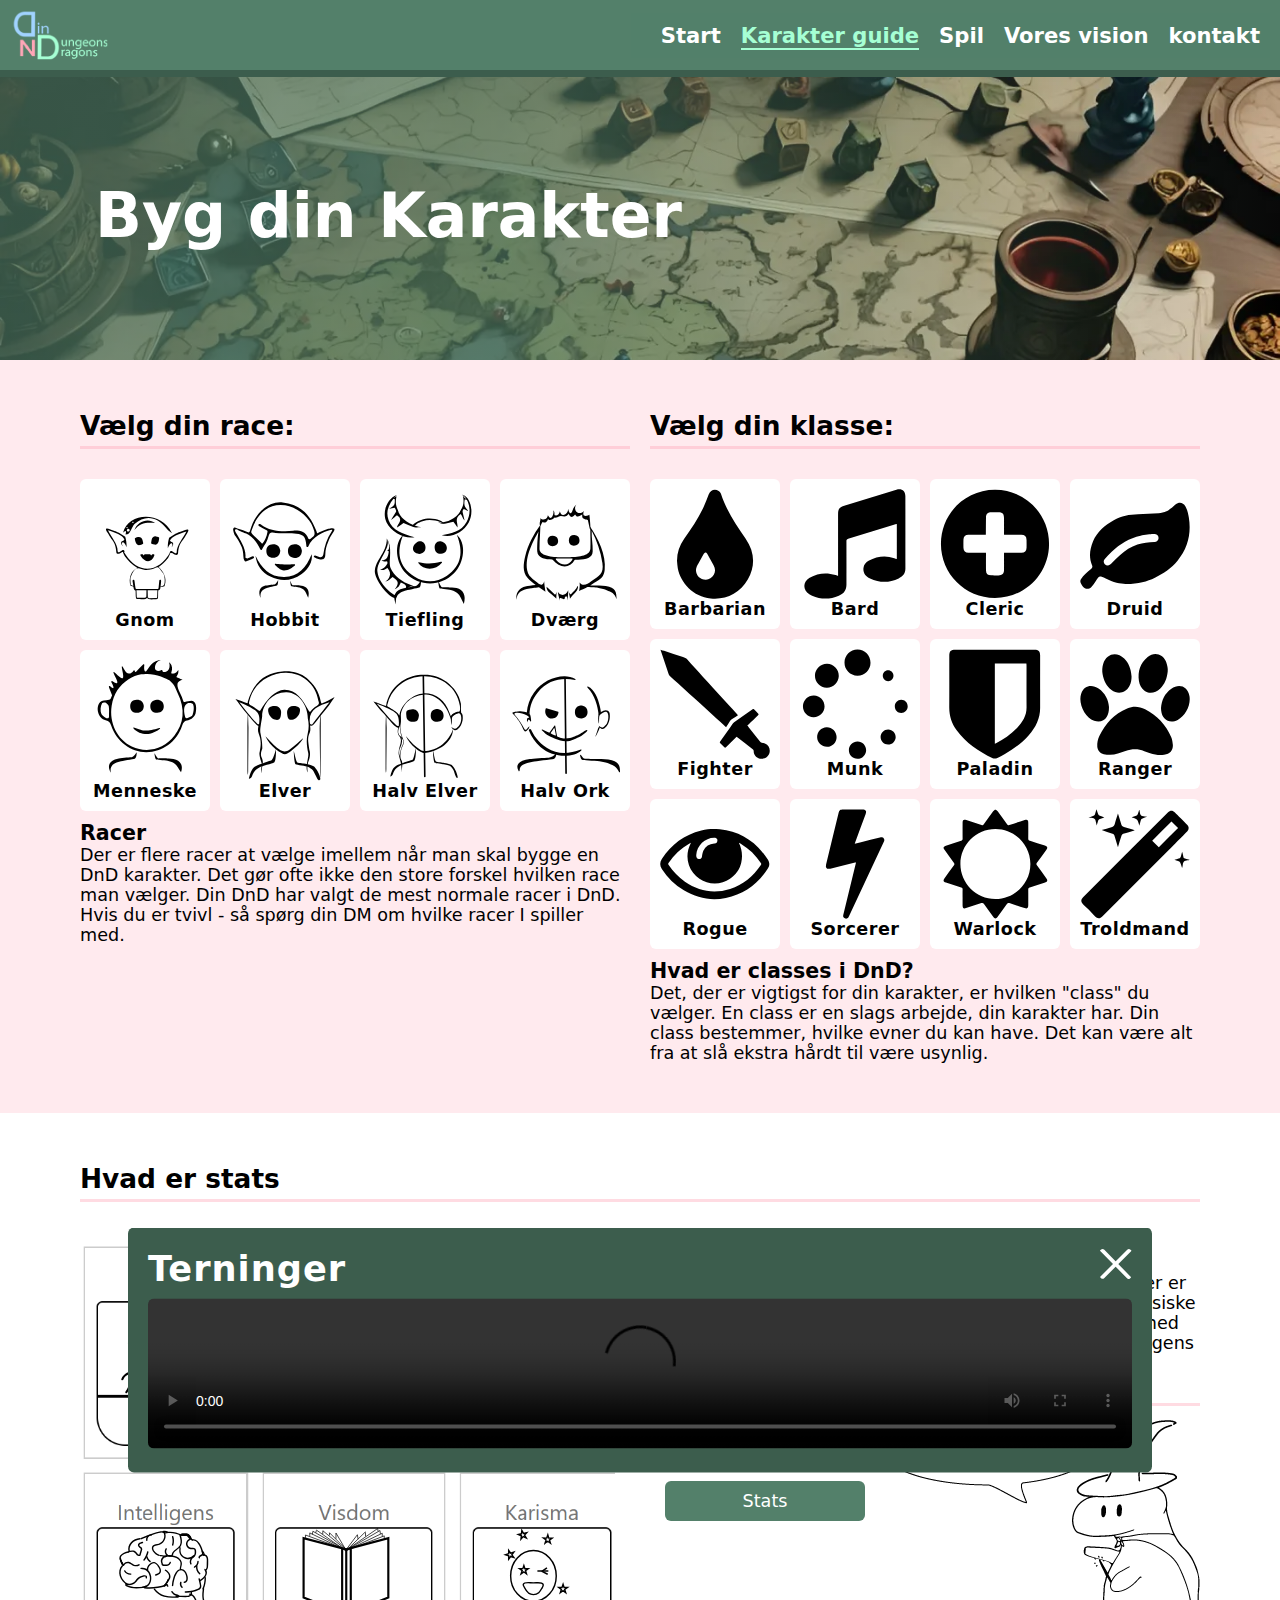
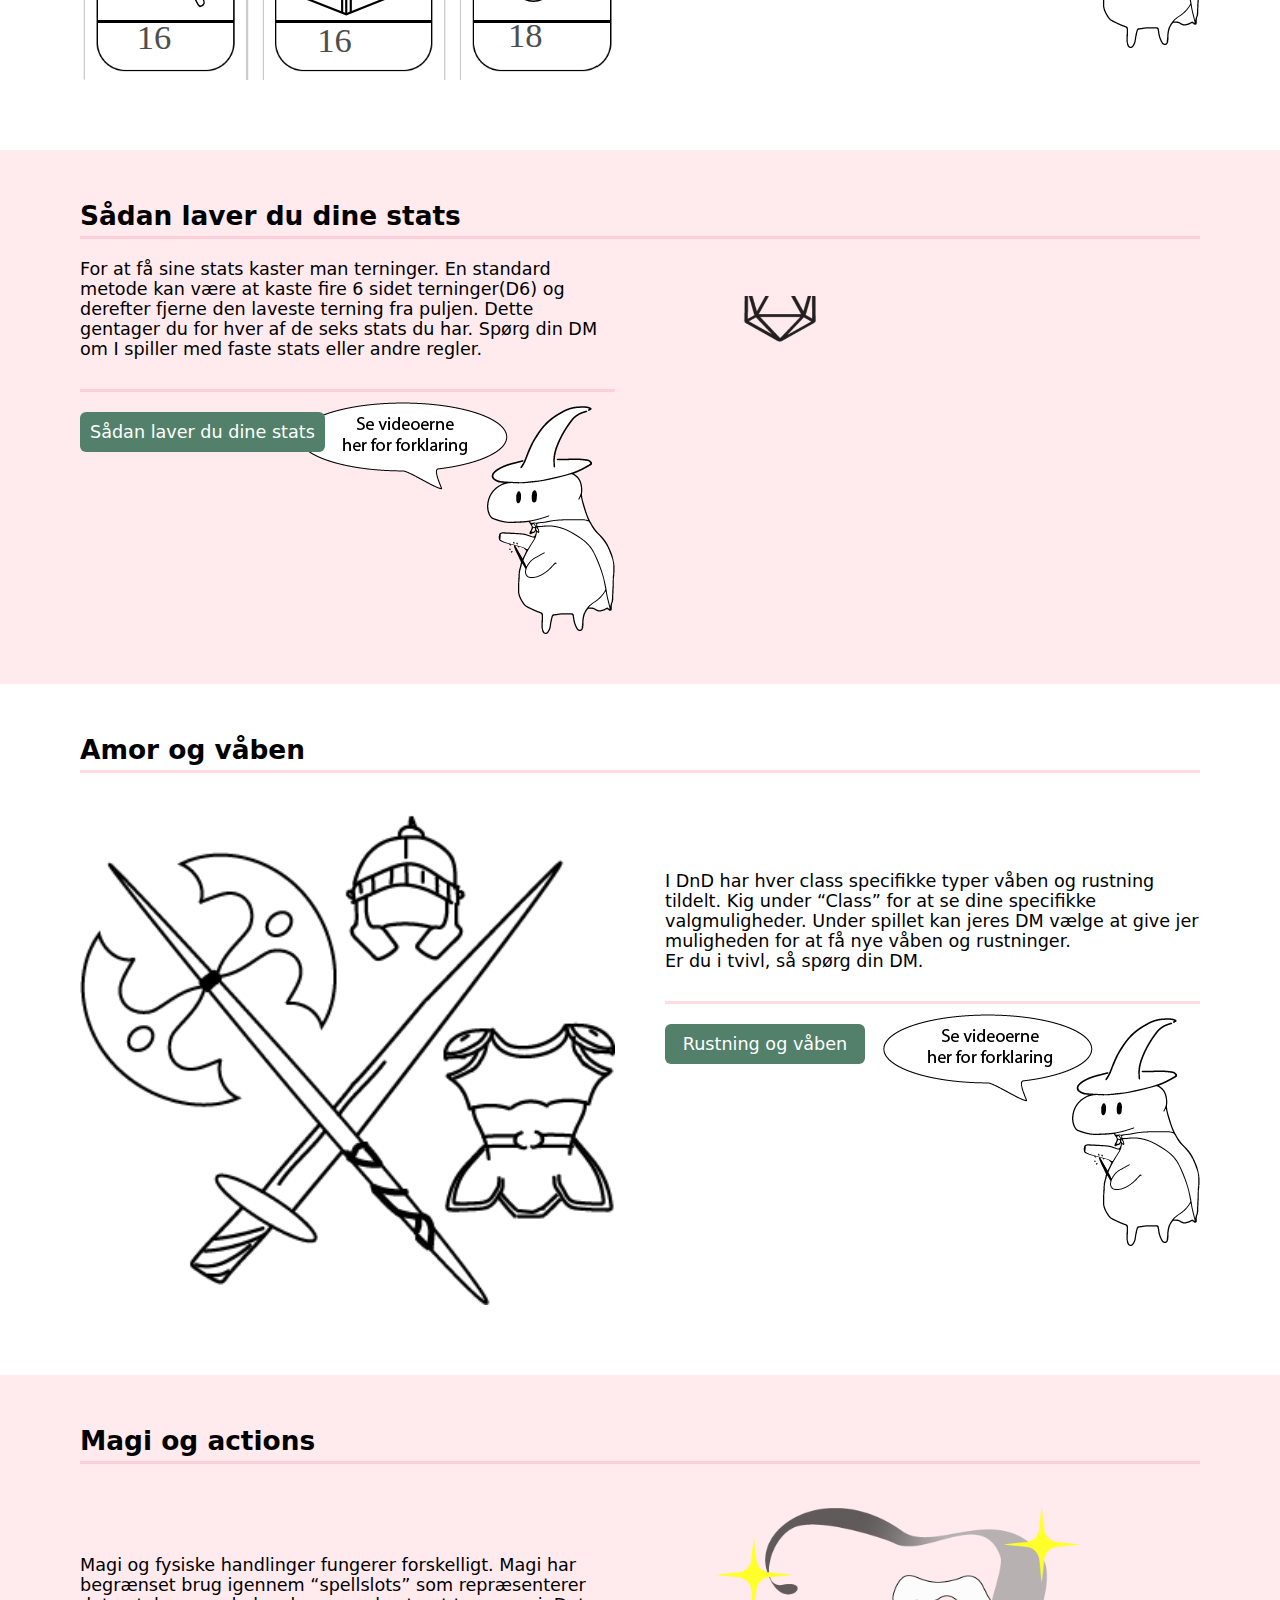
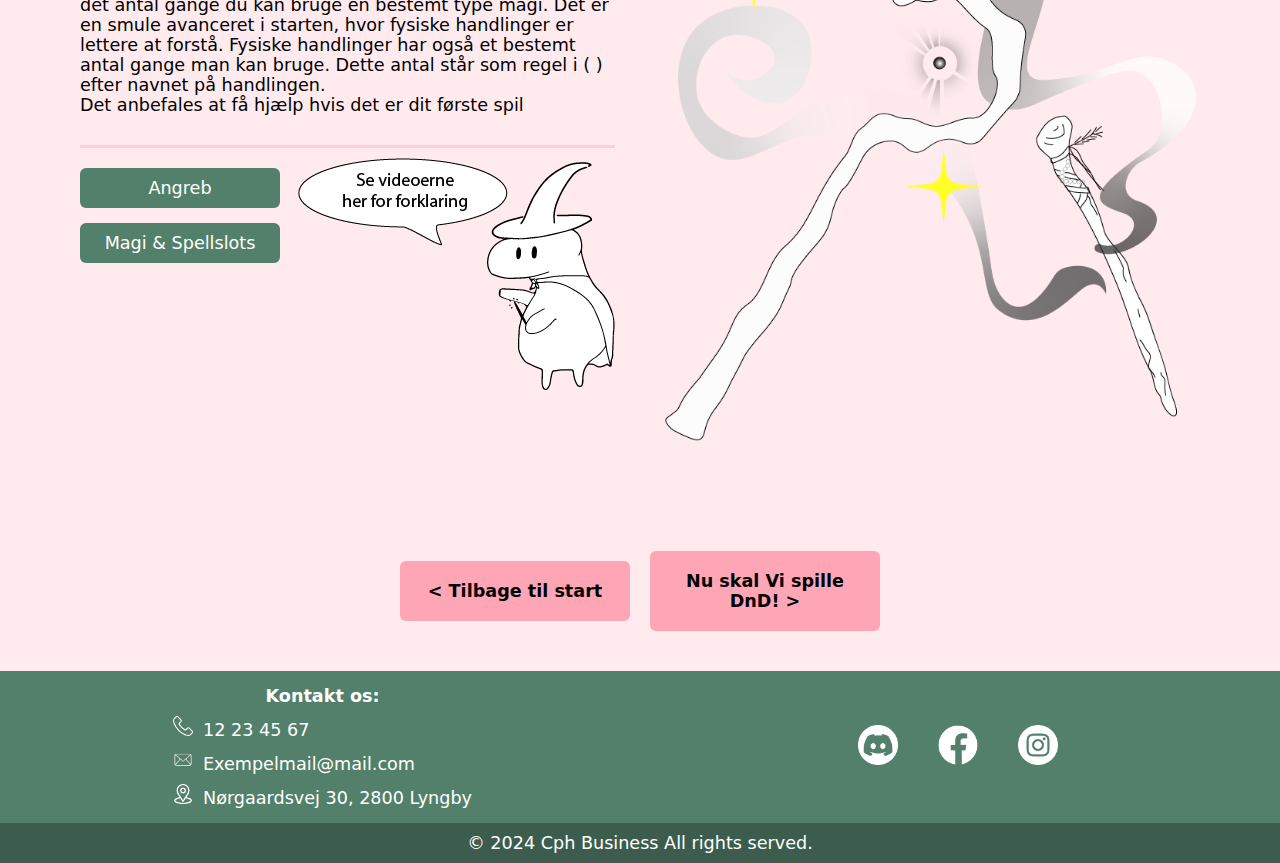
==== commit 3b0bc78e: "seo" ====
--- a/Hjemmeside/bygkarakter.html
+++ b/Hjemmeside/bygkarakter.html
@@ -1,11 +1,11 @@
 <!DOCTYPE html>
-<html lang="en">
+<html lang="da">
 <head>
     <meta charset="UTF-8">
     <meta name="viewport" content="width=device-width, initial-scale=1.0">
-    <meta name="Din DnD" content="Din DnD, Din DnD er den ultimative begynder guide til alt om Dungeons & Dragons! Her finder begyndervenlig DnD spil guide, skræddersyet til nye spillere. Vores begyndervenlige DnD guide hjælper dig med at forstå spillets grundlæggende regler. Din DnD tilbyder en dansk DnD guide med værdifuld indsigt og tips, der gør dit eventyr endnu mere spændende. Gå på opdagelse i Din DnD og lad os være din guide i det magiske univers af Dungeons & Dragons.">
+    <meta name="description" content="Din DnD er en begynder guide til Dungeons & Dragons. Her finder du en begyndervenlig DnD guide til nye spillere. Din DnD tilbyder en dansk DnD guide.">
     <link rel="stylesheet" href="style.css">
-    <title>Din DnD - Karakterside</title>
+    <title>Din DnD Guide for nybegyndere - Karakterside</title>
     <link rel="icon" href="icon.png">
 </head>
 <body>
@@ -15,7 +15,7 @@
             <path class="cls-1" d="M-3.77,24.79h57.97c0,1.03-.83,1.86-1.86,1.86H-5.64c0-1.03.83-1.86,1.86-1.86Z" transform="translate(25.72 -9.62) rotate(45.68)"/>
             <path class="cls-1" d="M-5.3,24.79h57.97c1.03,0,1.86.83,1.86,1.86H-3.66c-.91,0-1.64-.74-1.64-1.64v-.22h0Z" transform="translate(60.2 26.5) rotate(135)"/>
         </svg>
-        <h1 id="popup_overskrift">Terninger</h1>
+        <h2 id="popup_overskrift">Terninger</h2>
         <video alt="DnD begynder video" id="video" src="" controls></video>
     </aside>
     <!-- Popup -->
@@ -100,8 +100,8 @@
                         <h2 class="content_overskrift" >Vælg din klasse:</h2>
                     </div>
                     <div class="klasser  ">
-                        <div onclick="swapText('Barbarian')" id="Barbarian" class="ikon Barbarian"><img src="iconer/classes/barbarian.svg" alt="DnD barbarian"><p>Barbarian</p></div>
-                        <div onclick="swapText('Bard')" id="Bard" class="ikon Bard"><img src="iconer/classes/bard.svg" alt="DnD bard"><p>Bard</p></div>
+                        <div onclick="swapText('Barbarian')" id="Barbarian" class="ikon Barbarian"><img src="iconer/Classes/barbarian.svg" alt="DnD barbarian"><p>Barbarian</p></div>
+                        <div onclick="swapText('Bard')" id="Bard" class="ikon Bard"><img src="iconer/Classes/bard.svg" alt="DnD bard"><p>Bard</p></div>
                         <div onclick="swapText('Cleric')" id="Cleric" class="ikon Cleric"><img src="iconer/Classes/cleric.svg" alt="DnD cleric"><p>Cleric</p></div>
                         
                         <div onclick="swapText('Druid')" id="Druid" class="ikon Druid"><img src="iconer/Classes/druid.svg" alt="DnD druid"><p>Druid</p></div>
--- a/Hjemmeside/style.css
+++ b/Hjemmeside/style.css
@@ -1258,8 +1258,9 @@
     transition: 1s;
     border-radius: 6px;
 }
-.popup h1{
+.popup h2{
     color: var(--popup-text-color);
+    font-size: 2em;
     letter-spacing: 1px;
 }
 .popup svg{
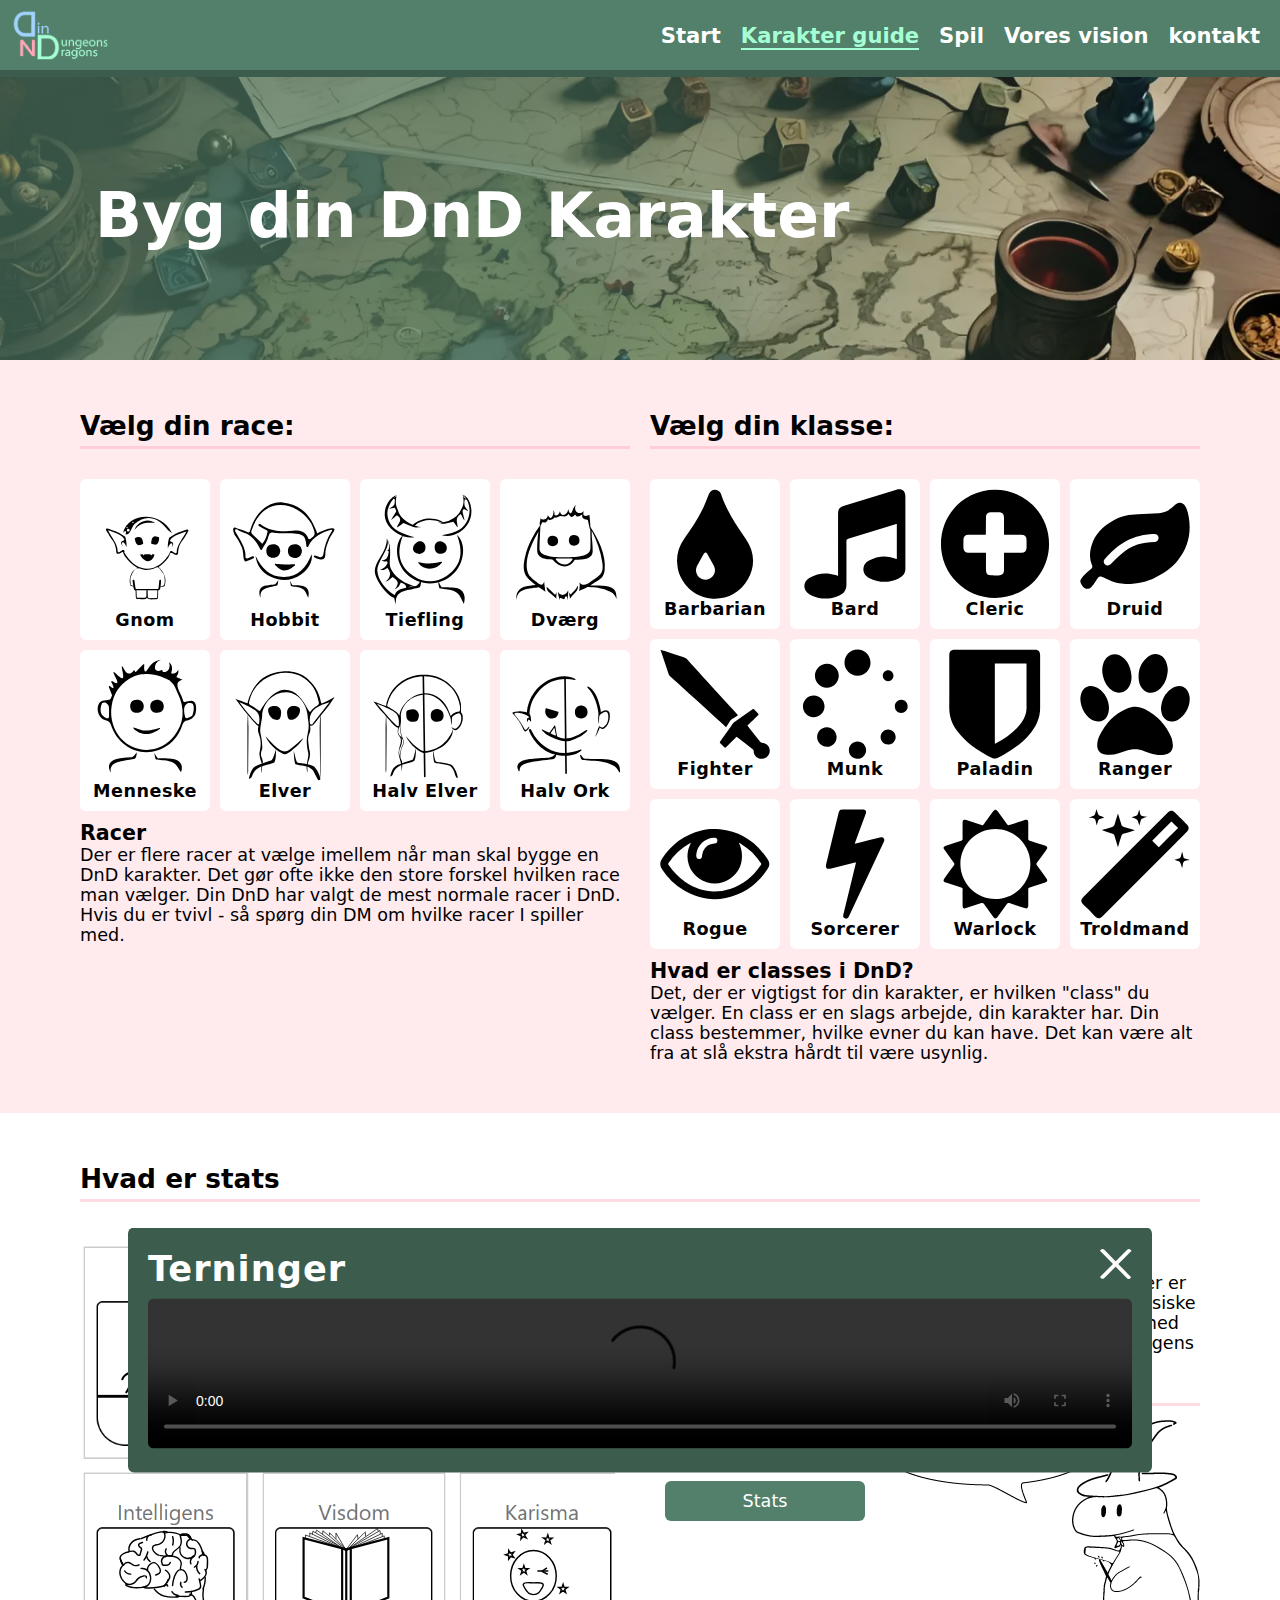
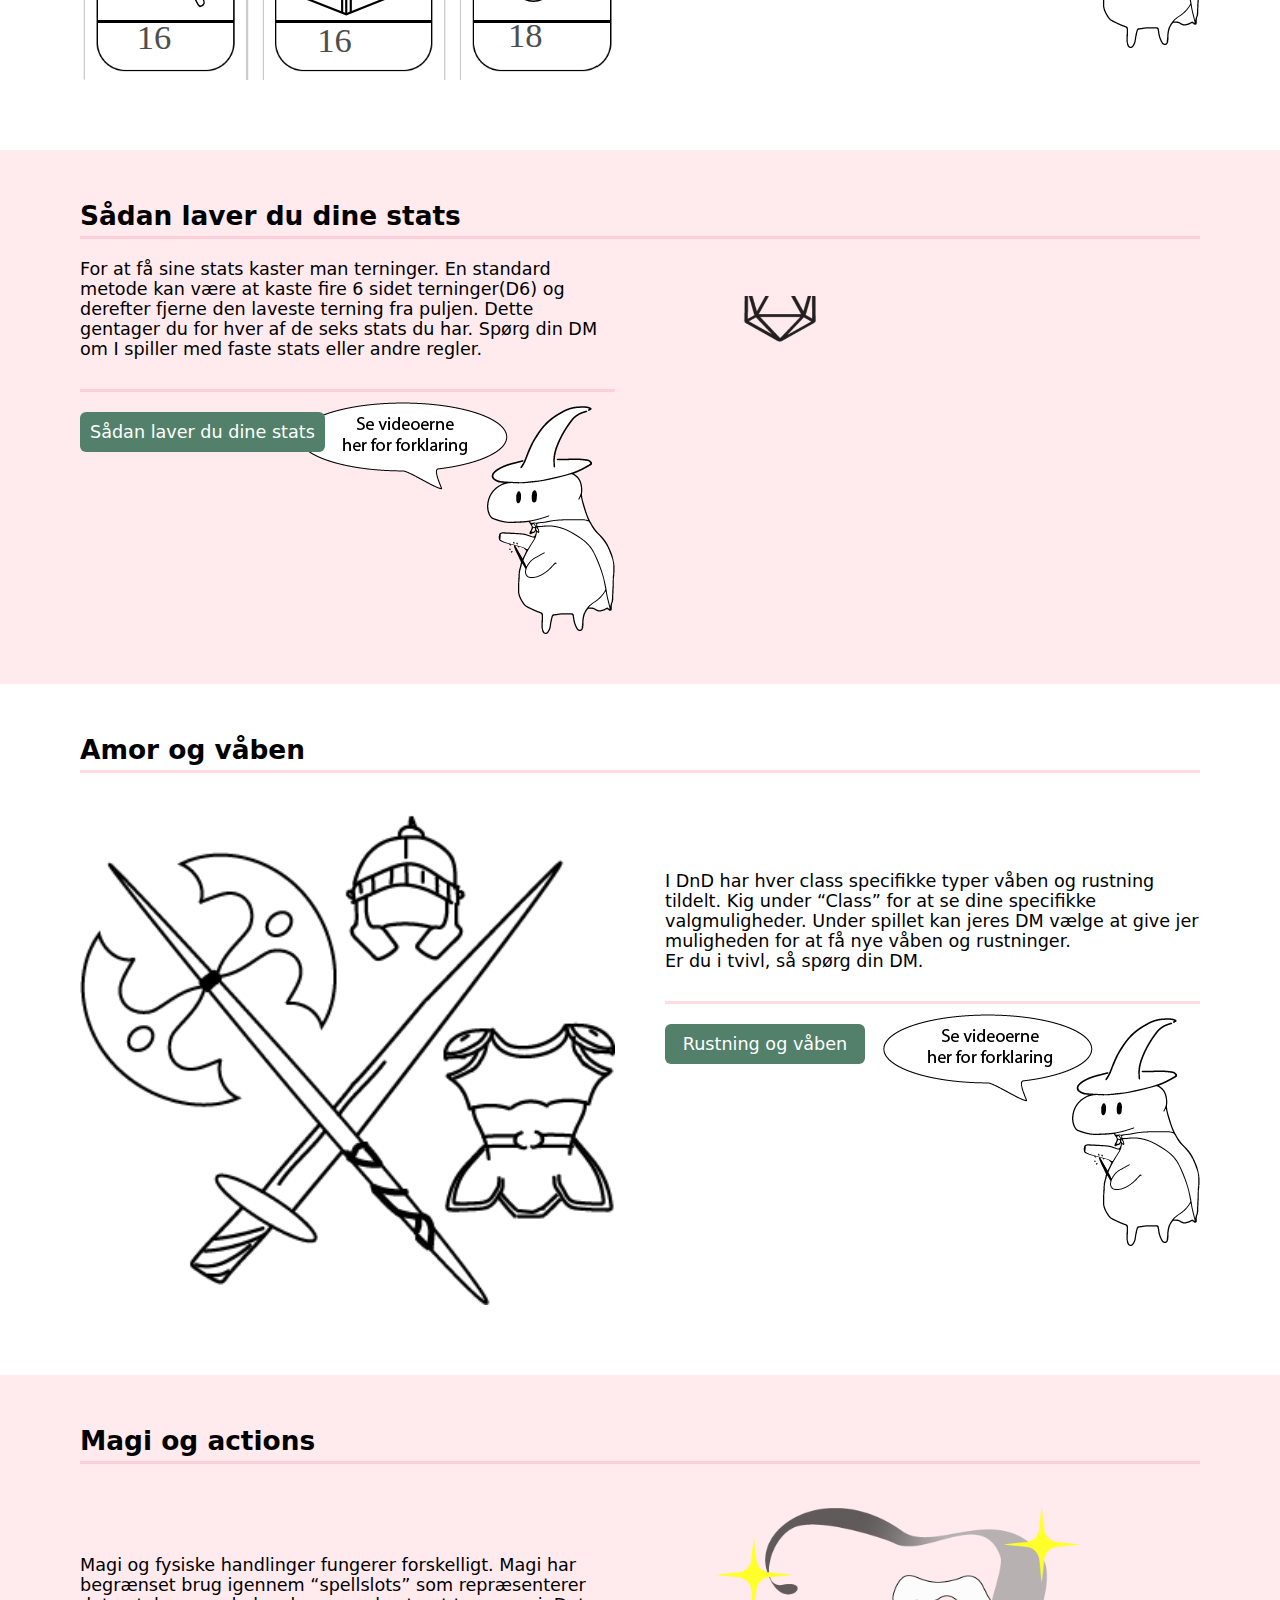
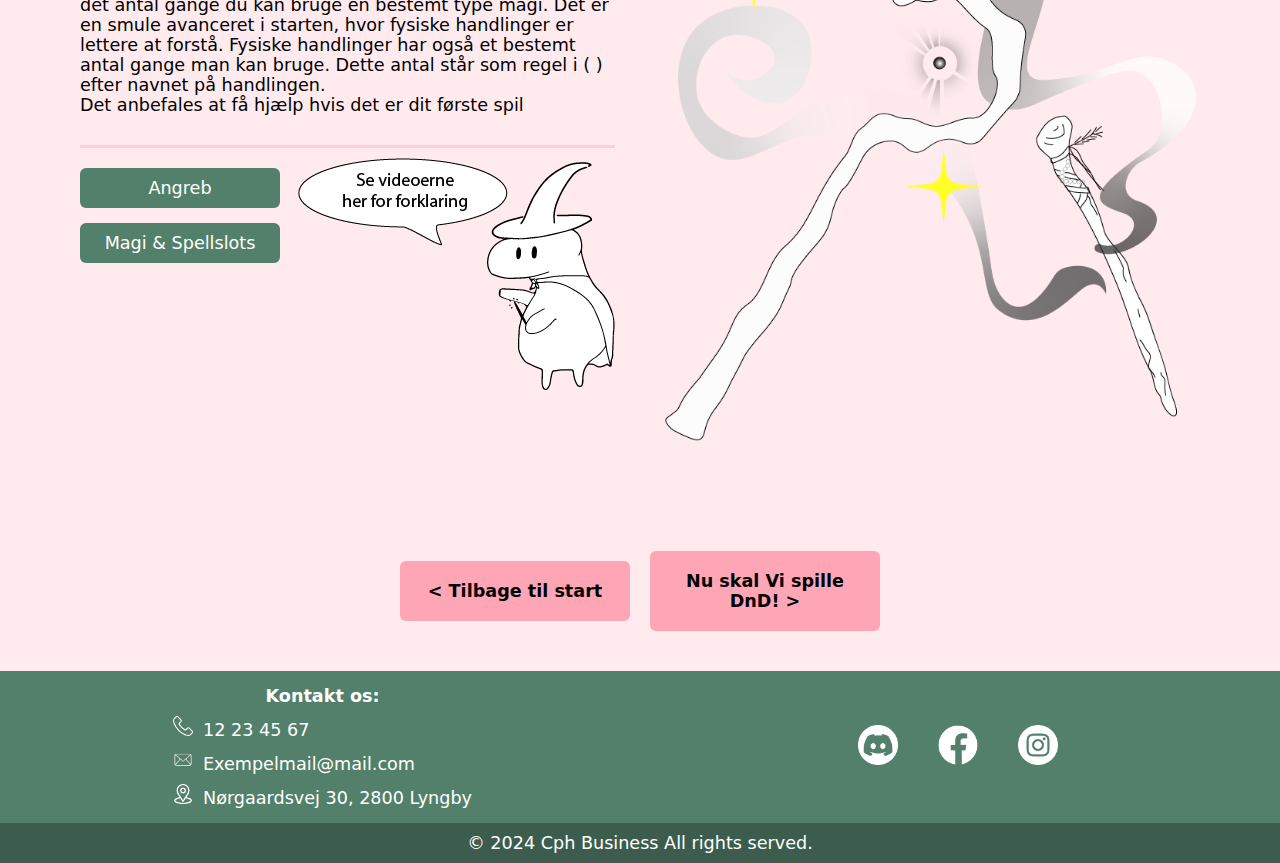
==== commit 5ee32418: "seo" ====
--- a/Hjemmeside/bygkarakter.html
+++ b/Hjemmeside/bygkarakter.html
@@ -55,7 +55,7 @@
     <!-- Header -->
     <header class="stop header_underside">
         <div class="headerimg_underside stop_early">
-            <h1>Byg din Karakter</h1>
+            <h1>Byg din DnD Karakter</h1>
         </div>
     </header>
     <!-- Header -->  
@@ -174,7 +174,7 @@
                         </div>
                     </div>
                     <div class="images">
-                        <video src="forklarings_videoer/terning1.6.mp4" autoplay loop title="Din DnD tergning kast for nybegyndere"></video>
+                        <video src="forklarings_videoer/terning1.6.mp4" autoplay muted loop title="Din DnD tergning kast for nybegyndere"></video>
                         <!-- <img src="img/DnD-inspo.webp" alt="Dine stats DnD for nybegyndere"> -->
                     </div>
                 </div>
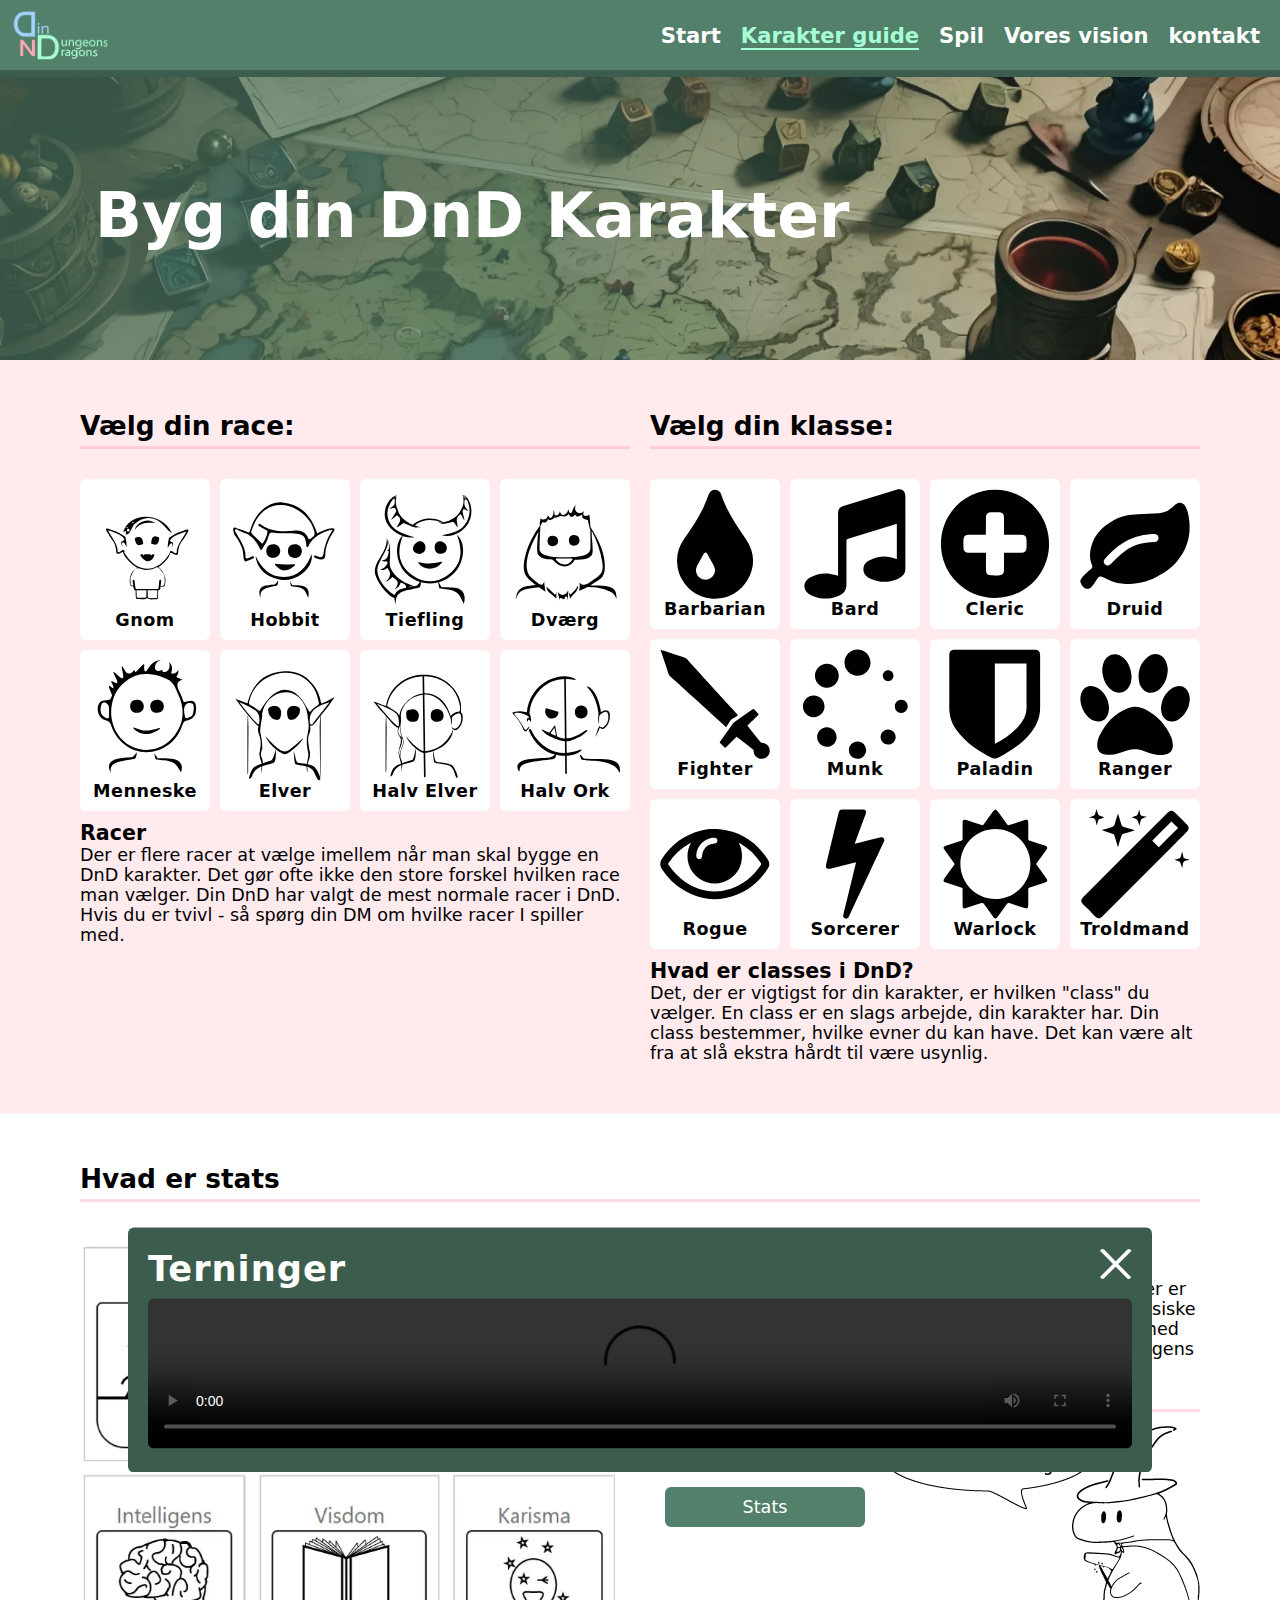
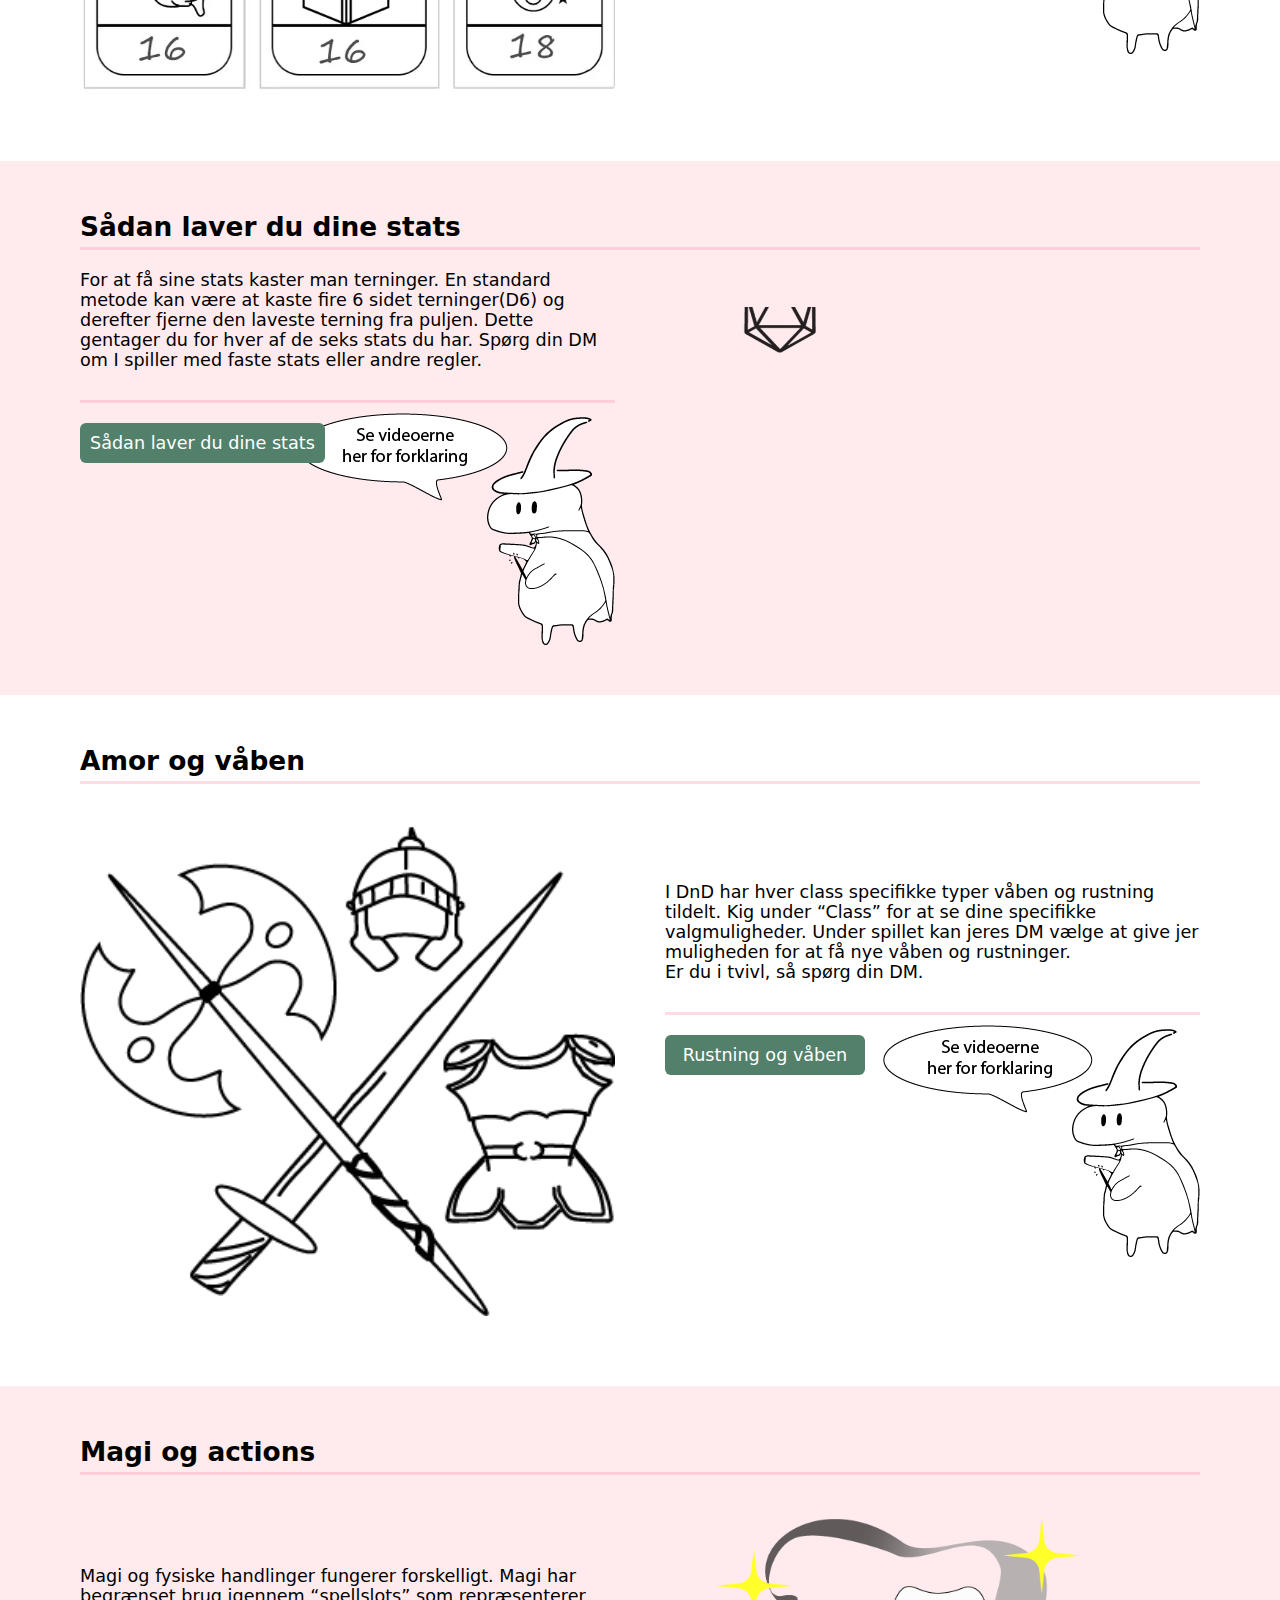
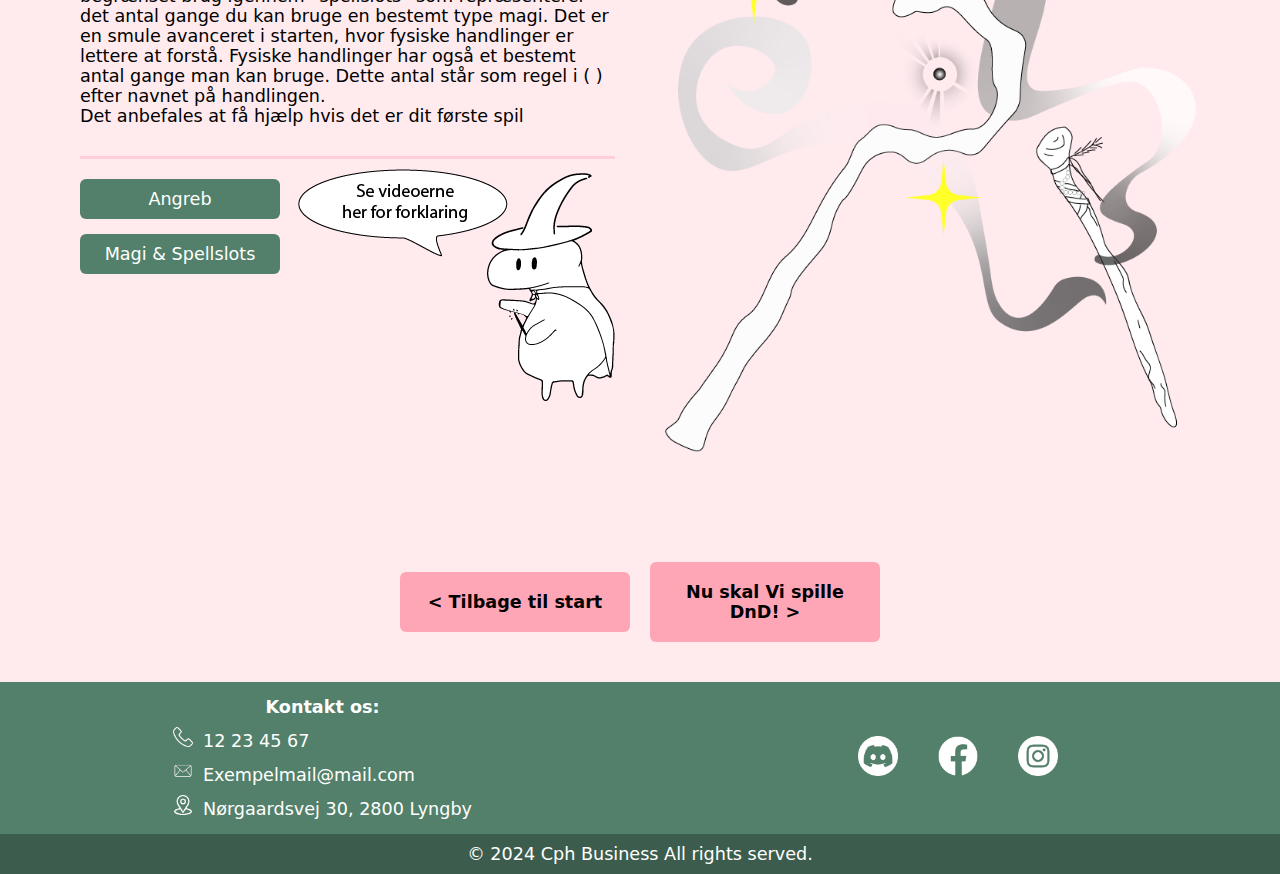
==== commit ca086298: "house cleaning" ====
--- a/Hjemmeside/bygkarakter.html
+++ b/Hjemmeside/bygkarakter.html
@@ -134,7 +134,7 @@
                 <h2 class="content_overskrift">Hvad er stats</h2>
                 <div class="divider">
                     <div class="images">
-                        <img src="img/stats.svg" alt="DnD begynder guide til stats">
+                        <img src="img/stats.webp" alt="DnD begynder guide til stats">
                     </div>
                     <div class="main_content">
                         <div class="main_text">
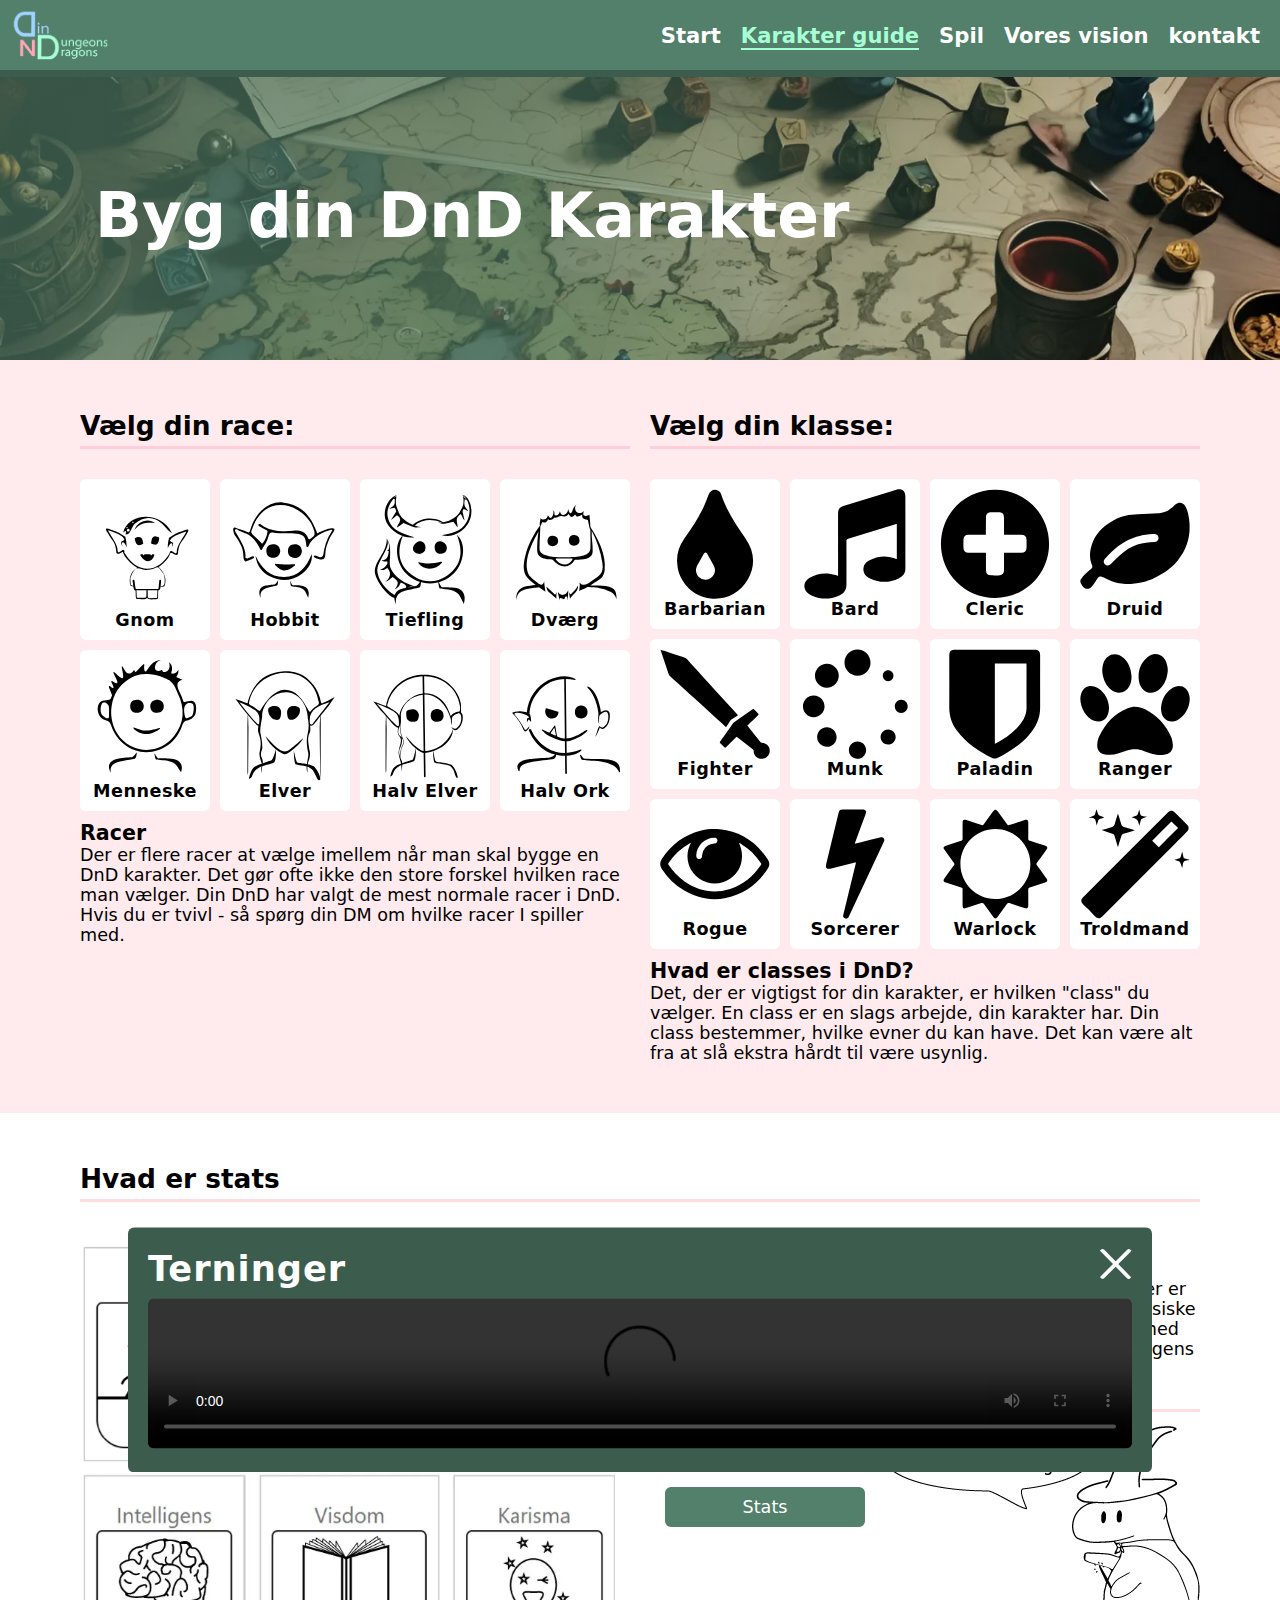
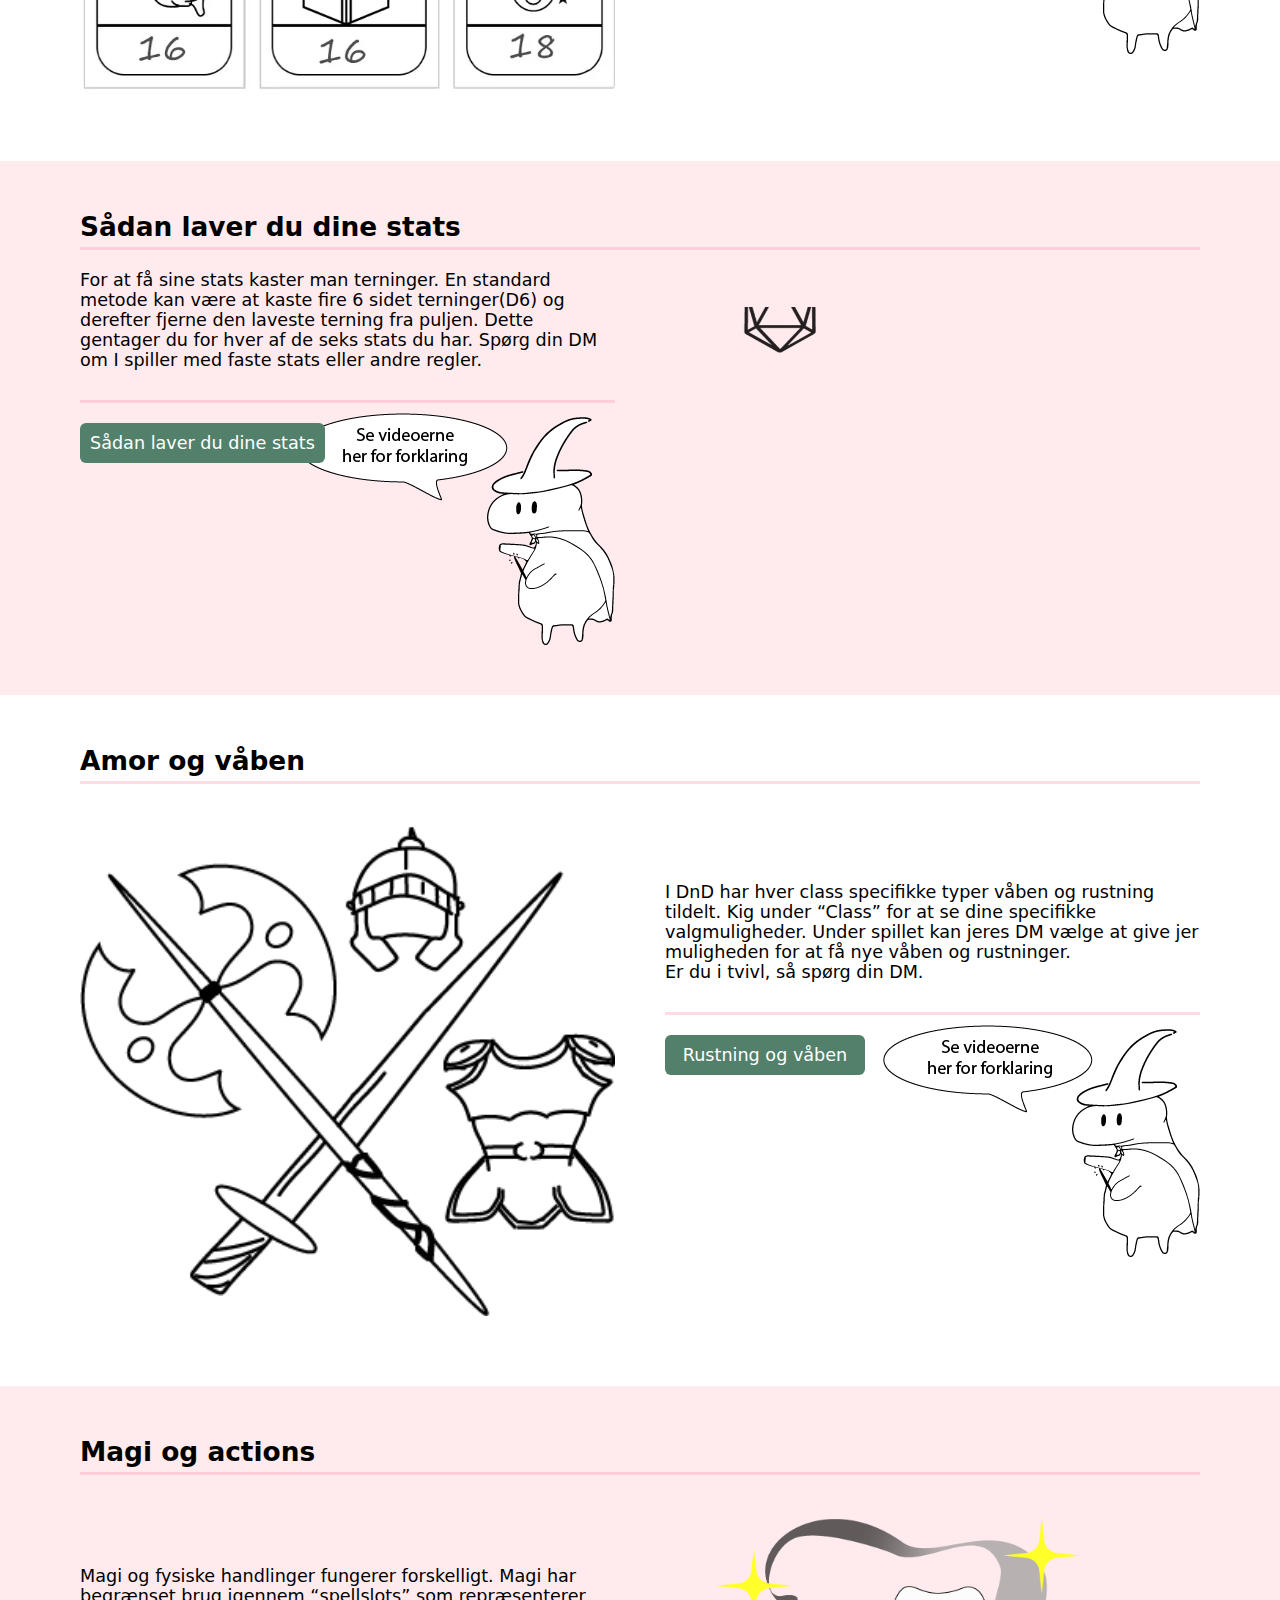
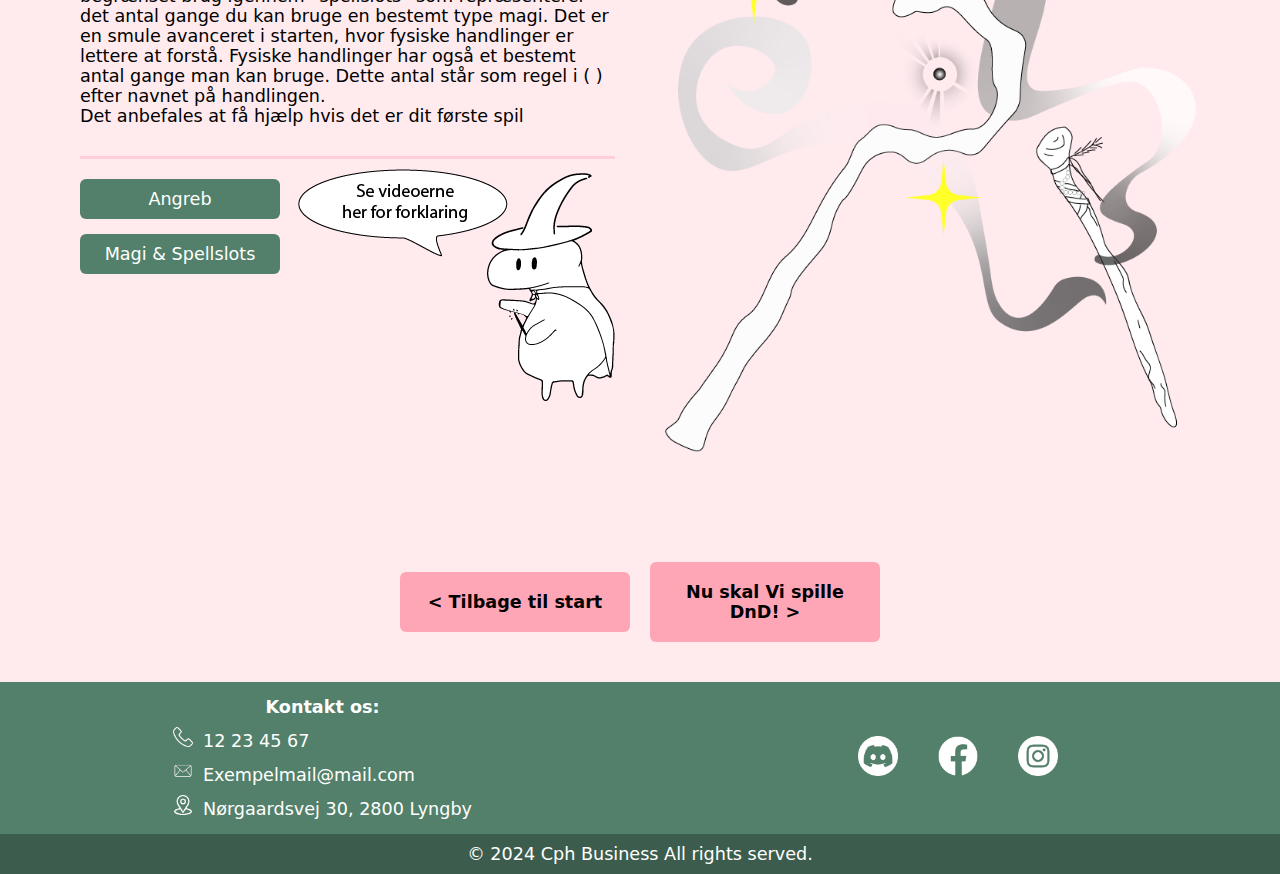
==== commit a253e0f2: "video fix" ====
--- a/Hjemmeside/bygkarakter.html
+++ b/Hjemmeside/bygkarakter.html
@@ -195,7 +195,7 @@
                         <div class="forviret">
                             <h3 class="forklare_overskrift">Forklaring</h3>
                             <div class="forklarings_knapper">
-                                <a class="forklare_knap" onclick="popup('Rustning_0g_våben.mp4','Rustning og våben')" title="DnD begynder video">
+                                <a class="forklare_knap" onclick="popup('Rustning_0g_våben.mov','Rustning og våben')" title="DnD begynder video">
                                     <p>Rustning og våben</p>
                                 </a>
                             </div>
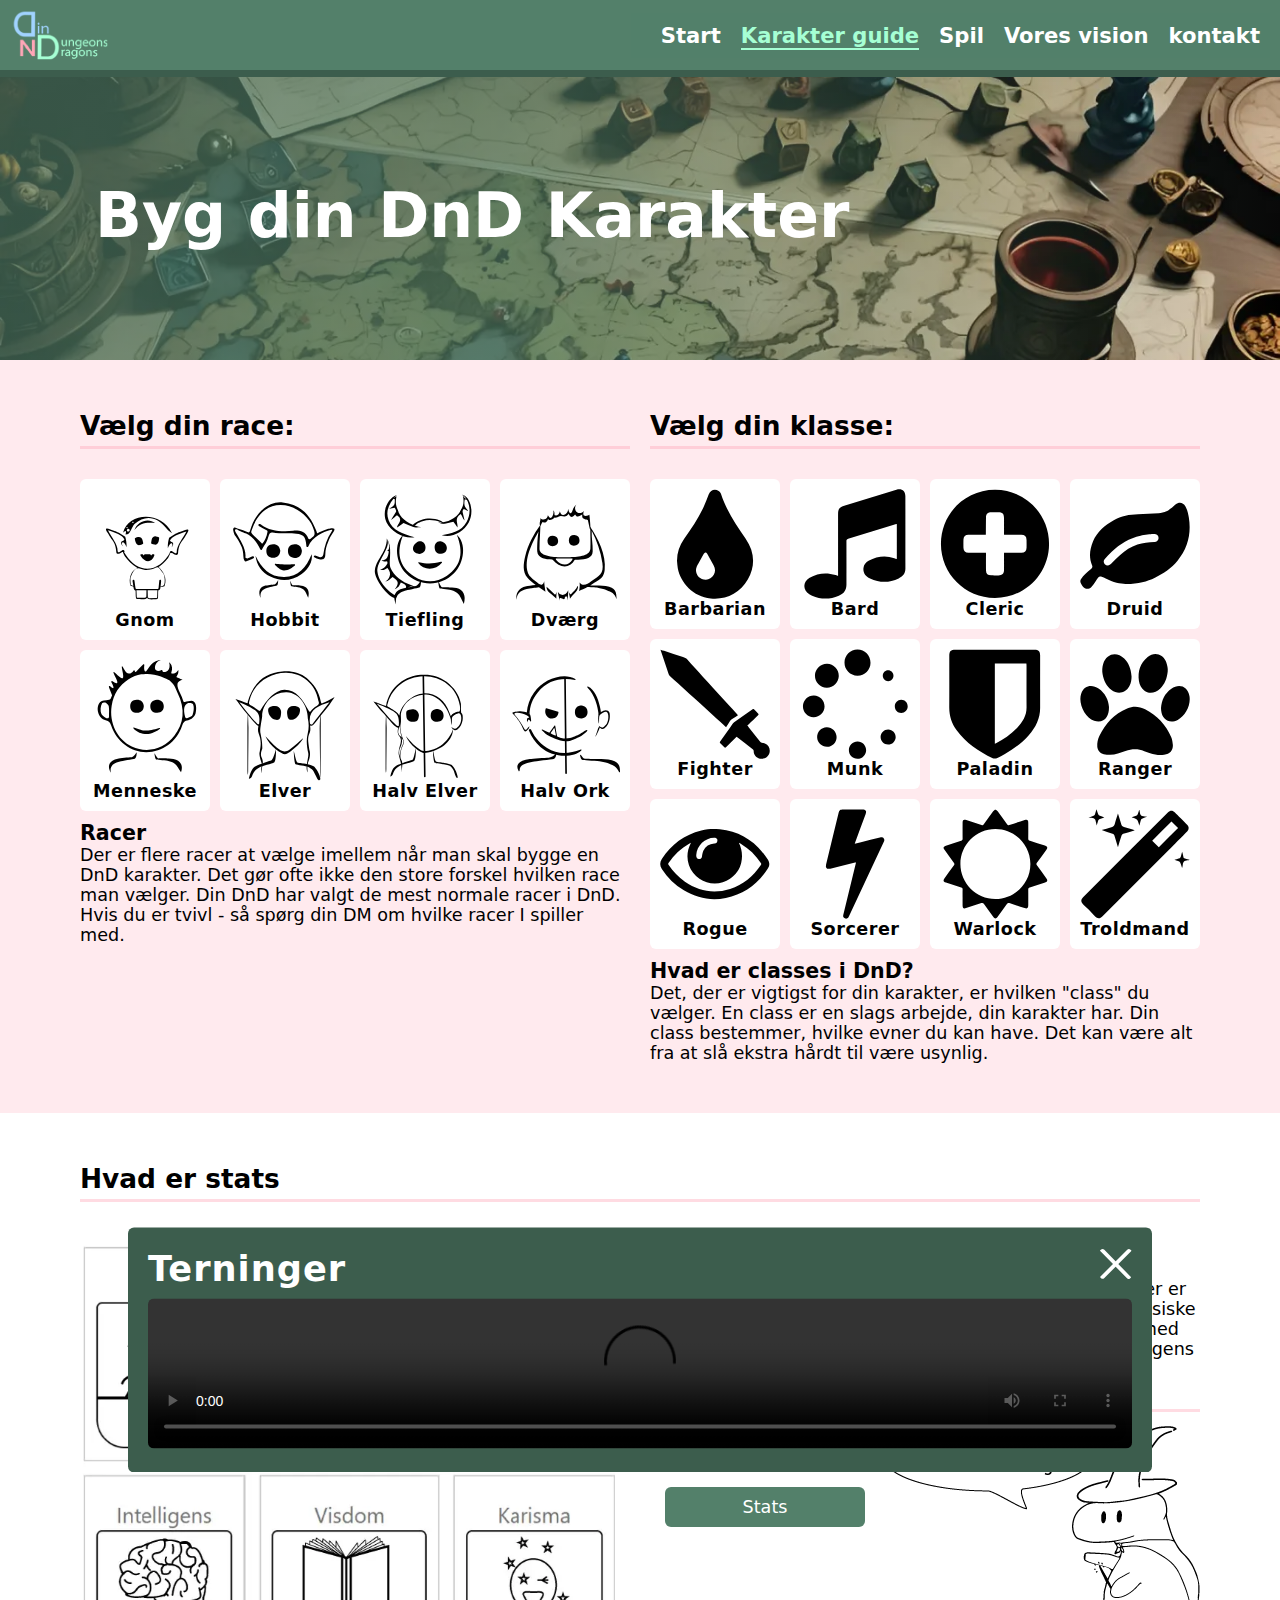
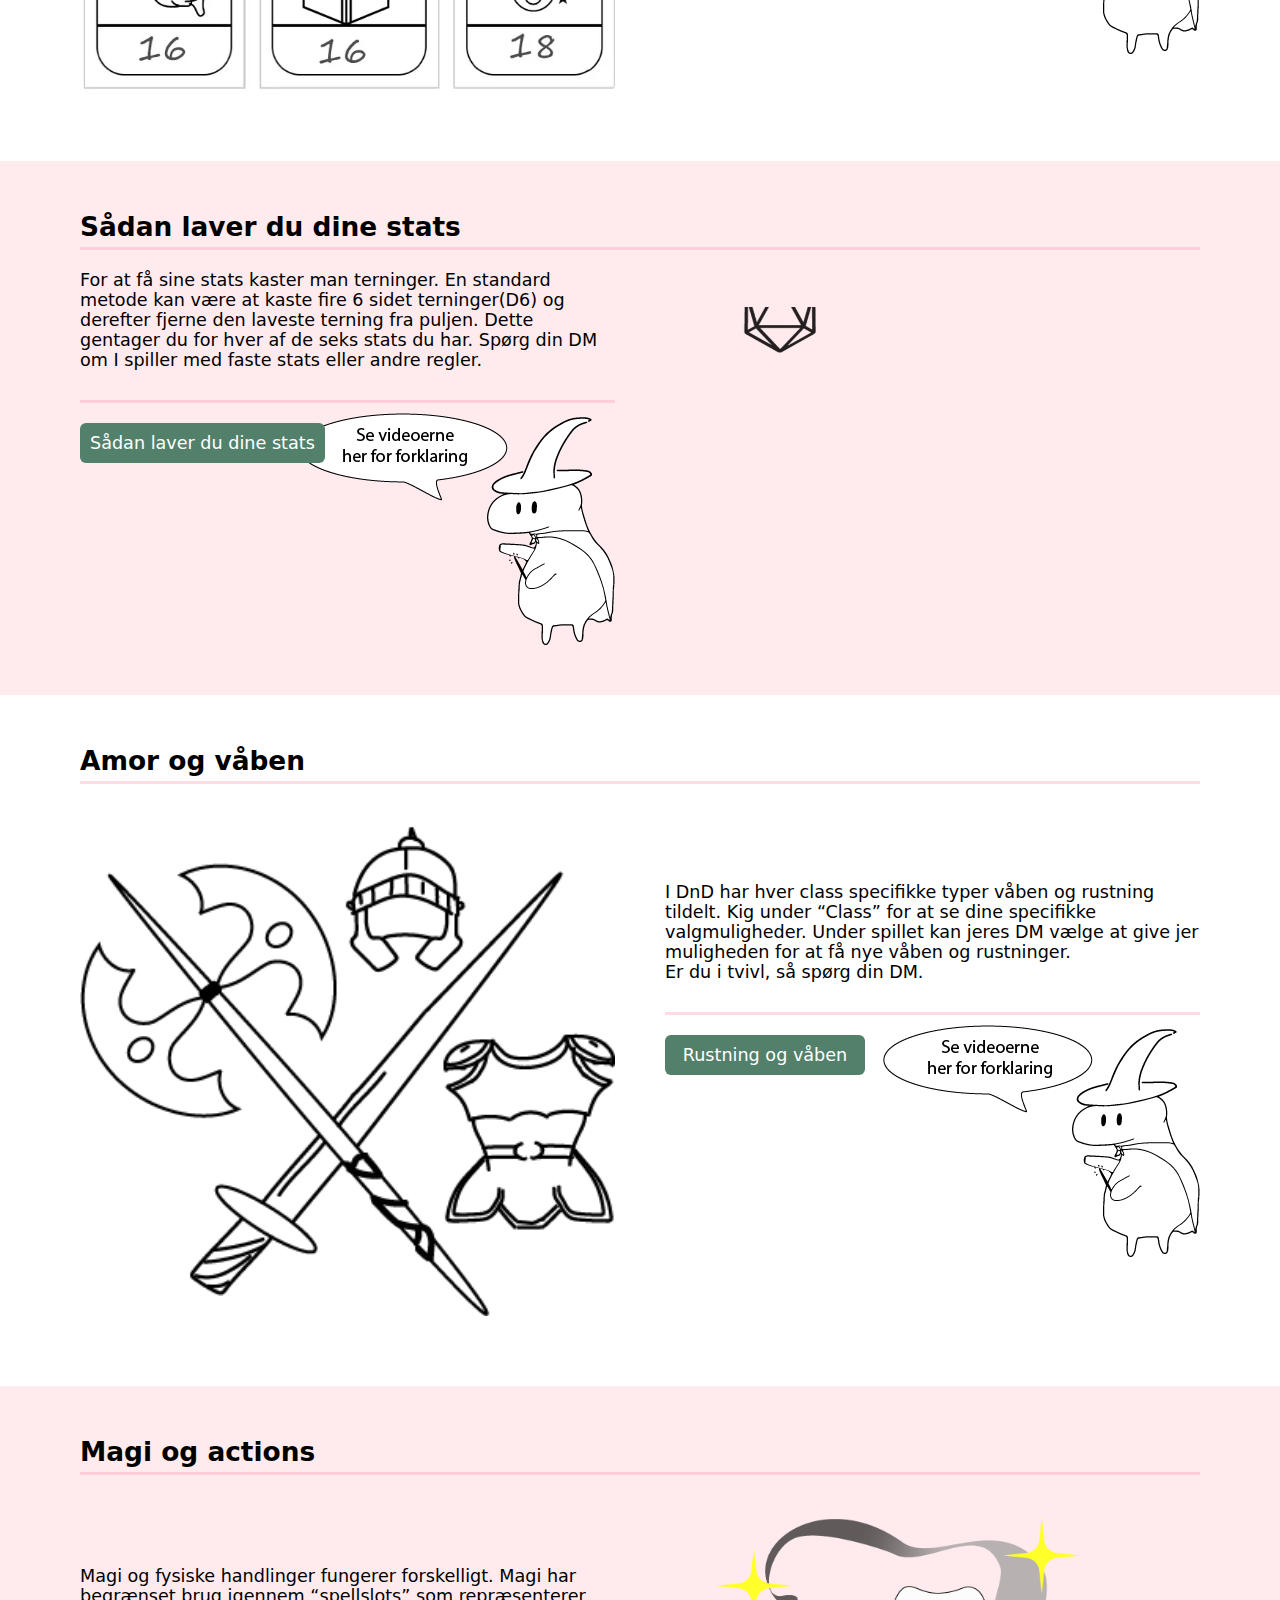
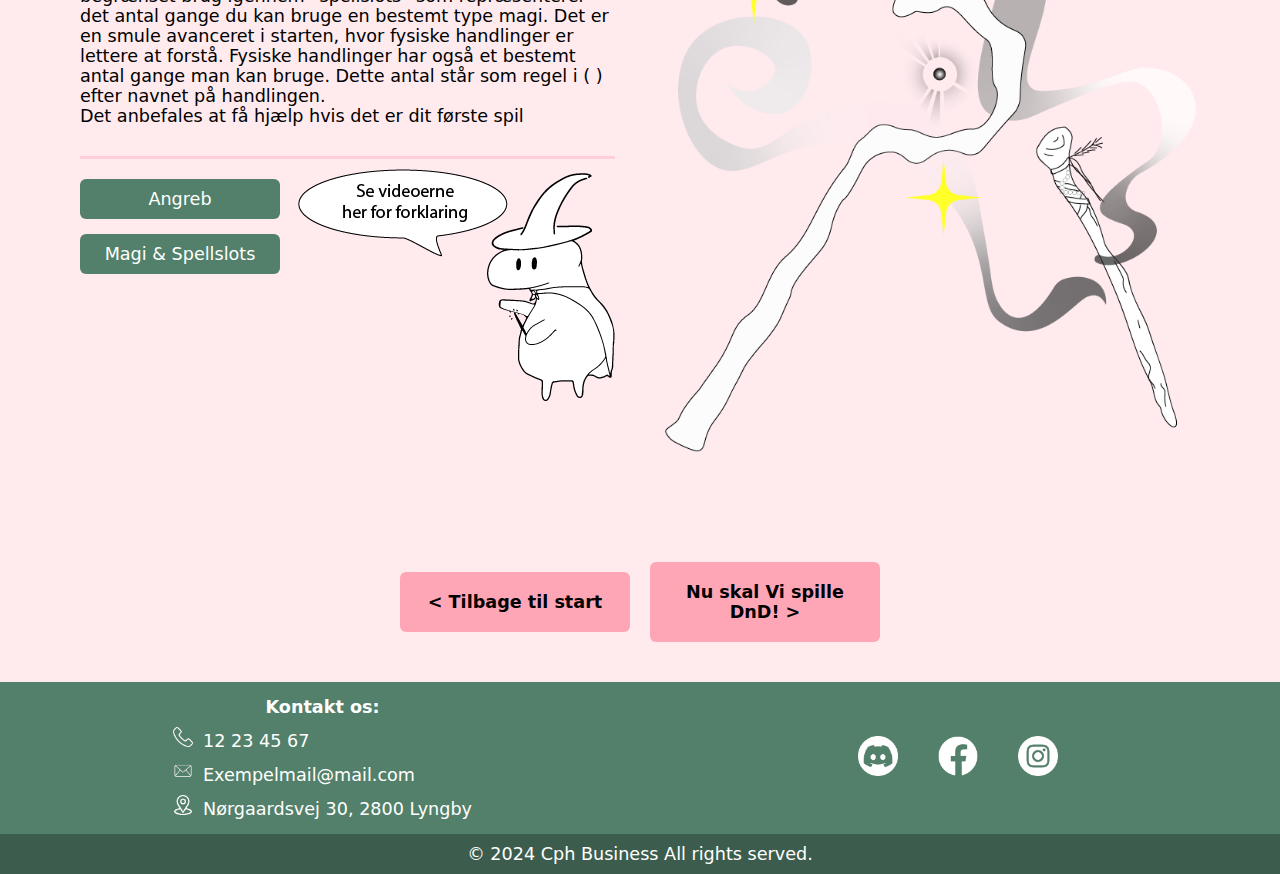
==== commit 2bf16b0b: "Kommentar" ====
--- a/Hjemmeside/bygkarakter.html
+++ b/Hjemmeside/bygkarakter.html
@@ -47,9 +47,11 @@
         </div>
         
     </nav>
+    <!-- Progressbar -->
     <div id="progressbar" class="progressbar">
         <div id="progress" class="filled"></div>
     </div>
+    <!-- Progressbar -->
     <!-- Nav bar -->
   
     <!-- Header -->
@@ -60,6 +62,7 @@
     </header>
     <!-- Header -->  
     
+    <!-- Main content --> 
     <main>
         <section class="pink_bagrund">
             <div class="stop_early karakter"> 
@@ -175,7 +178,6 @@
                     </div>
                     <div class="images">
                         <video src="forklarings_videoer/terning1.6.mp4" autoplay muted loop title="Din DnD tergning kast for nybegyndere"></video>
-                        <!-- <img src="img/DnD-inspo.webp" alt="Dine stats DnD for nybegyndere"> -->
                     </div>
                 </div>
             </div>
@@ -231,7 +233,9 @@
             </div>
         </section>
     </main>
-
+    <!-- Main content -->
+
+    <!-- Videre knapper -->
     <main class="pink_bagrund knap">
         <a href="index.html" title="Din DnD start guide">
             <p>< Tilbage til start</p>
@@ -240,9 +244,9 @@
               <p>Nu skal Vi spille DnD! ></p>
         </a>
     </main>
- 
-
-    <!-- Ghadir's uber smukke footer -->
+    <!-- Videre knapper -->
+
+    <!-- Footer -->
     <footer>
         <div class="stop footer_content">
             <div class="SoMe_iconer">
@@ -264,8 +268,8 @@
         <div class="copyright">
             <p> &copy; 2024 Cph Business All rights served.</p>
         </div>
-    
     </footer>
+    <!-- Footer -->
 
     <script src="script.js"> </script>
 </body>
--- a/Hjemmeside/style.css
+++ b/Hjemmeside/style.css
@@ -82,7 +82,7 @@
     /* Popup */
 }
 
-/* Navbar Start*/
+/* Navbar Start */
 nav{
     z-index: 1;
     width: 100%;
@@ -405,13 +405,22 @@
     flex-direction: column;
     border-radius: 6px;
     margin: 30px;
-}
+    position: relative;
+}
+.guide_text img{
+    width: 50px;
+    position: absolute;
+    right: 5px;
+    top: 5px;
+}
+
 .guide_list{
     padding-left: 20px;
 }
 .guide_side_img, .guide_side_empty{
-    display: none;
-}
+   display: none;
+}
+
 .main_content{
     margin-bottom: 10px;
 }
@@ -452,6 +461,7 @@
     .knap{
         flex-direction: row;
     }
+    
 }
 
 @media screen and (min-width: 700px){
@@ -475,6 +485,9 @@
     }
     .guide_side_img img{
         max-height: 242px;
+    }
+    .guide_text img{
+        display: none;
     }
     /* Guide */
 
@@ -946,12 +959,14 @@
 }
 
 .samarbejdspartnere div a {
-    width: 200px;
     flex-shrink: 0;
+    max-width: 200px;
 }
 
 .samarbejdspartnere div a img {
     width: 100%;
+    max-height: 150px;
+
 }
 
 @media screen and (min-width: 800px) {
@@ -1004,7 +1019,6 @@
 }
 .terning p{ 
     position: absolute;
-    text-align: center;
     top: 50%;
     left: 50%;
     transform: translate(-50%, -50%);
@@ -1089,6 +1103,10 @@
     .terning{
         margin: 0;
     }
+}
+.terning_navn{
+    top: 100% !important;
+    color: var(--main-text-color) !important;
 }
 /* spilleside slut*/
 /* Kontakt start*/
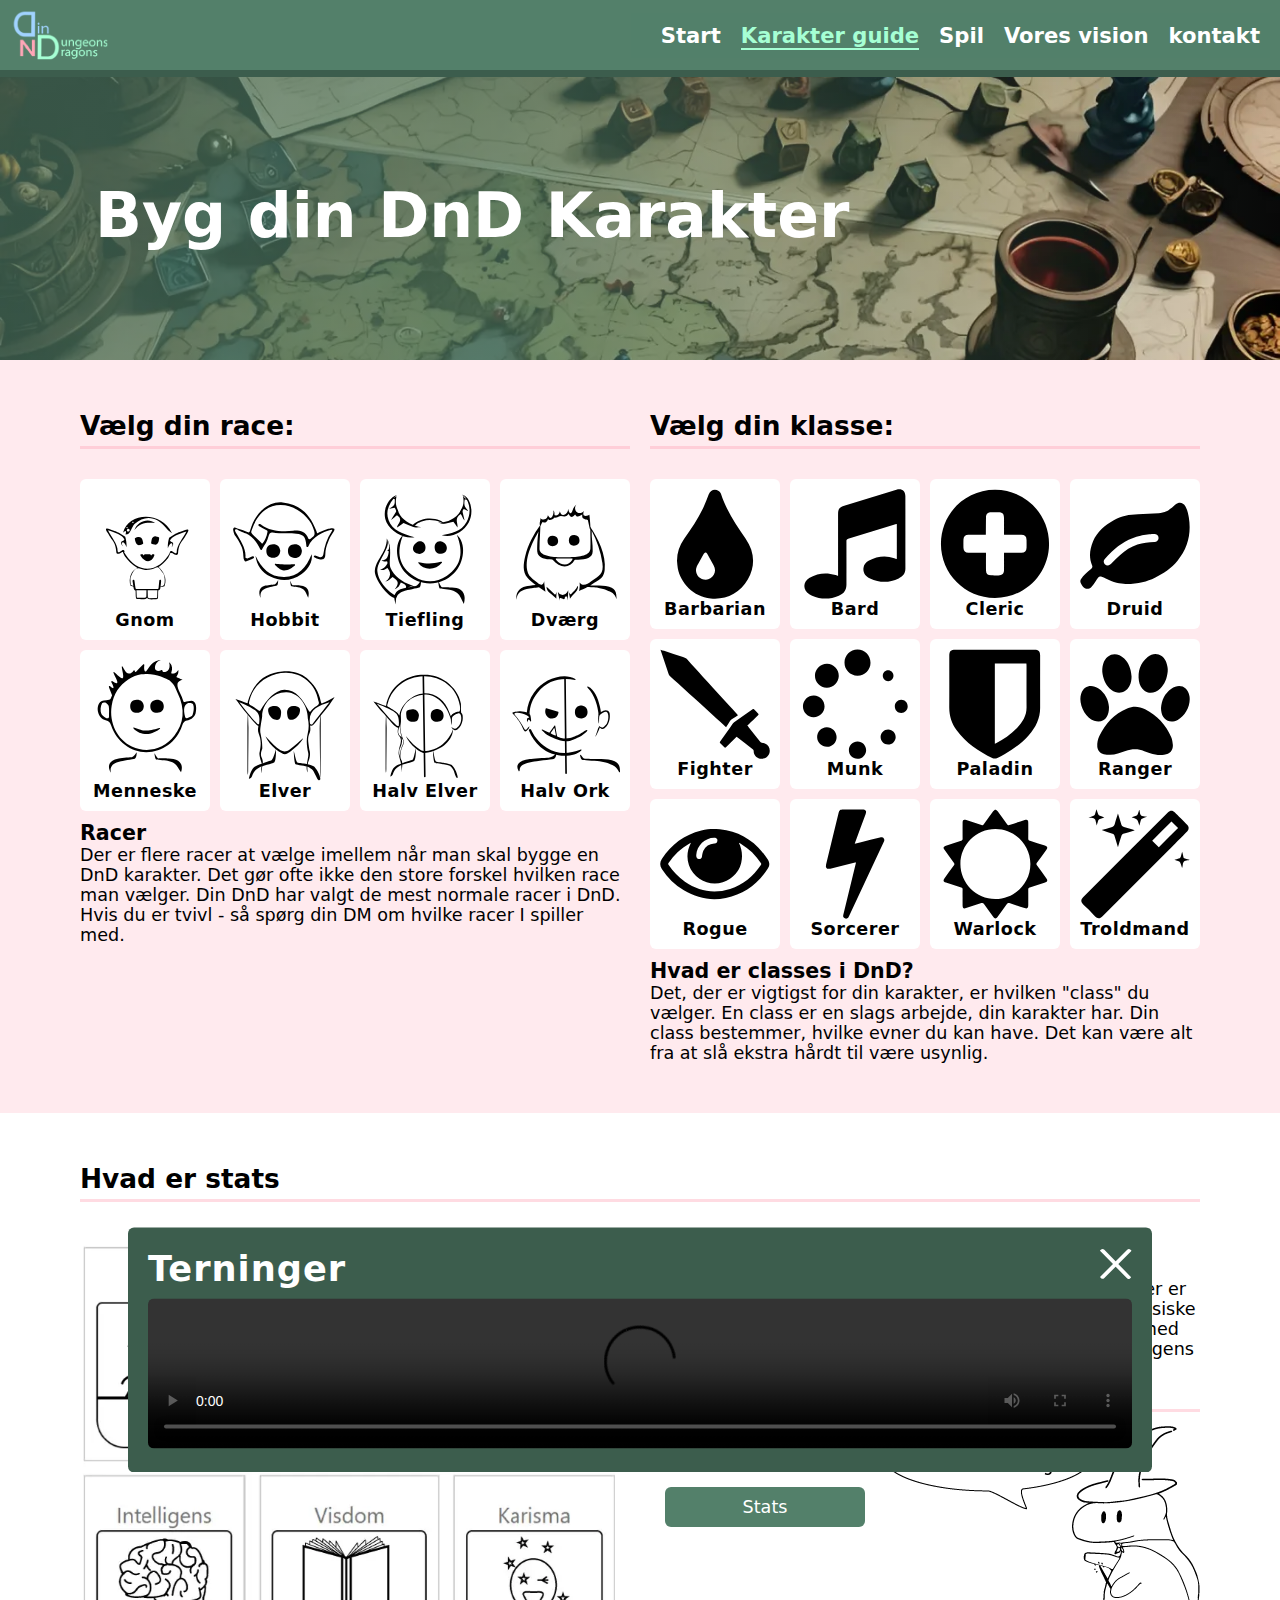
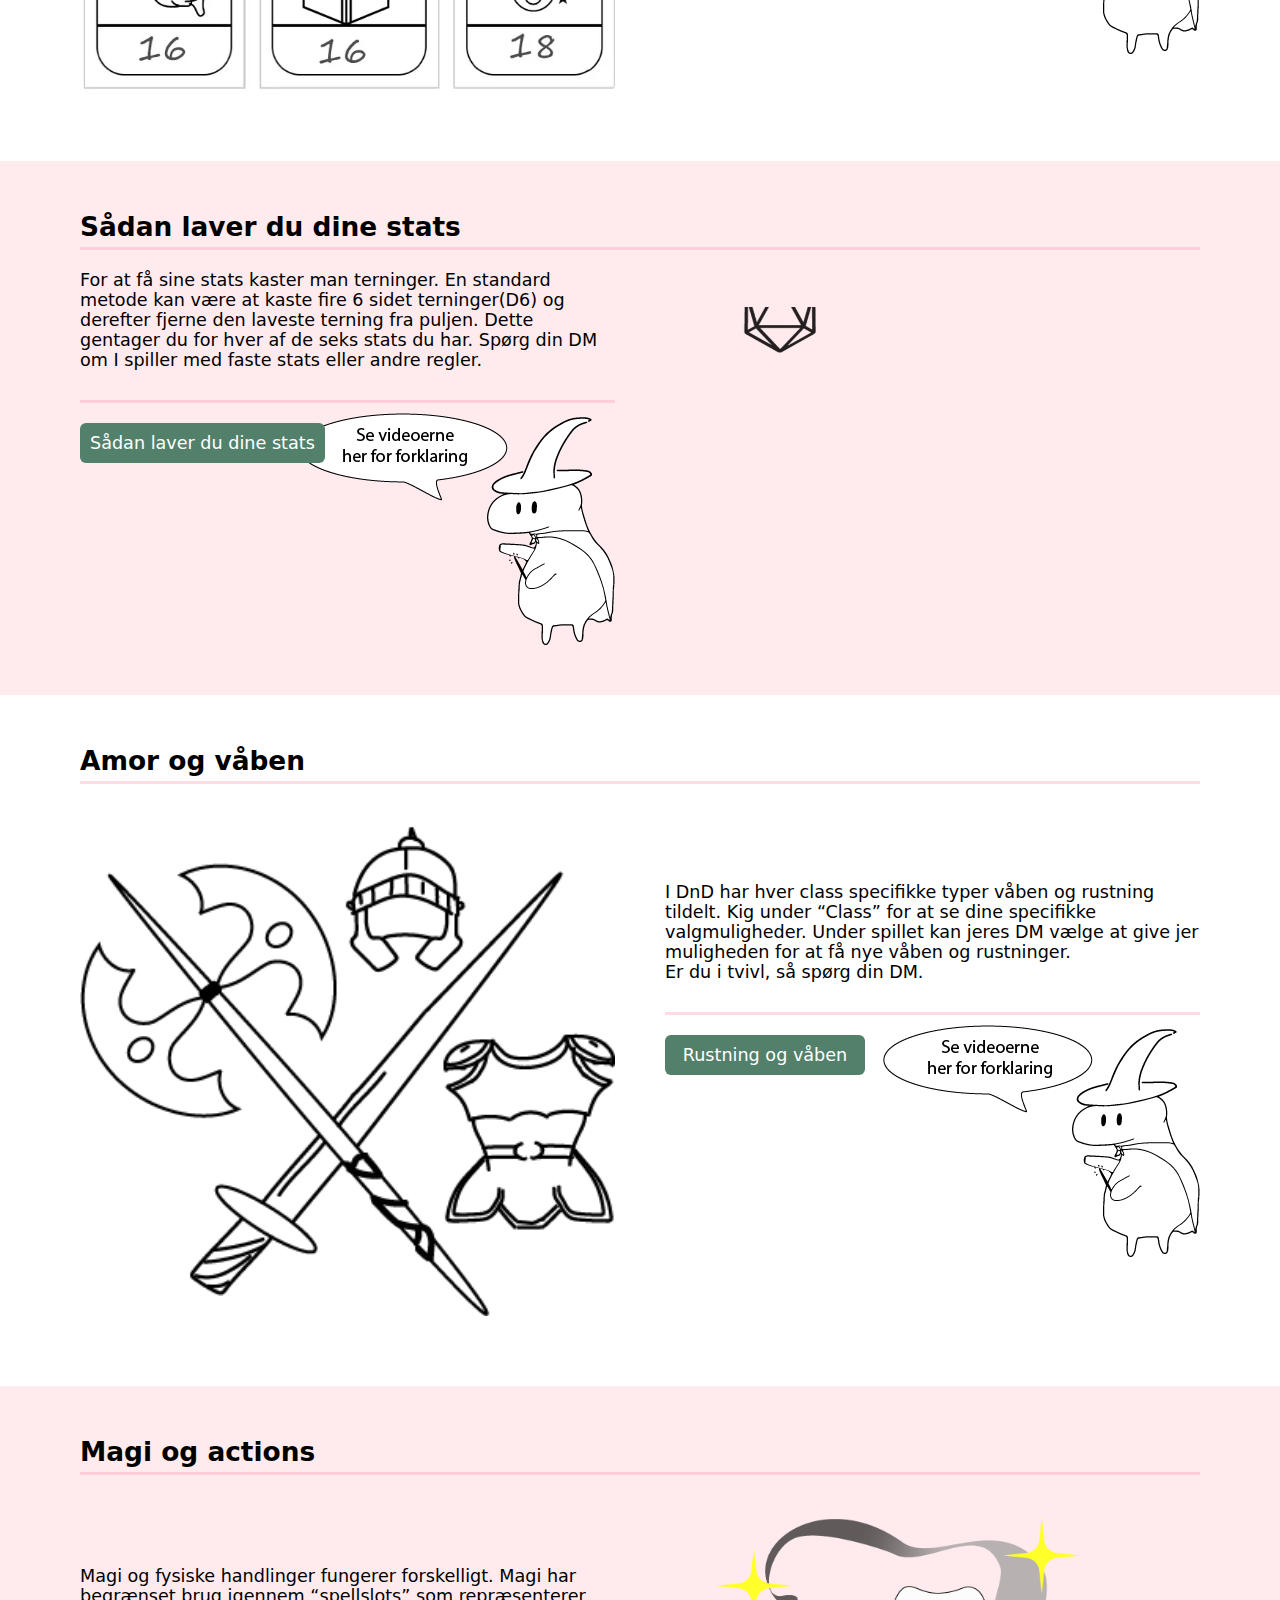
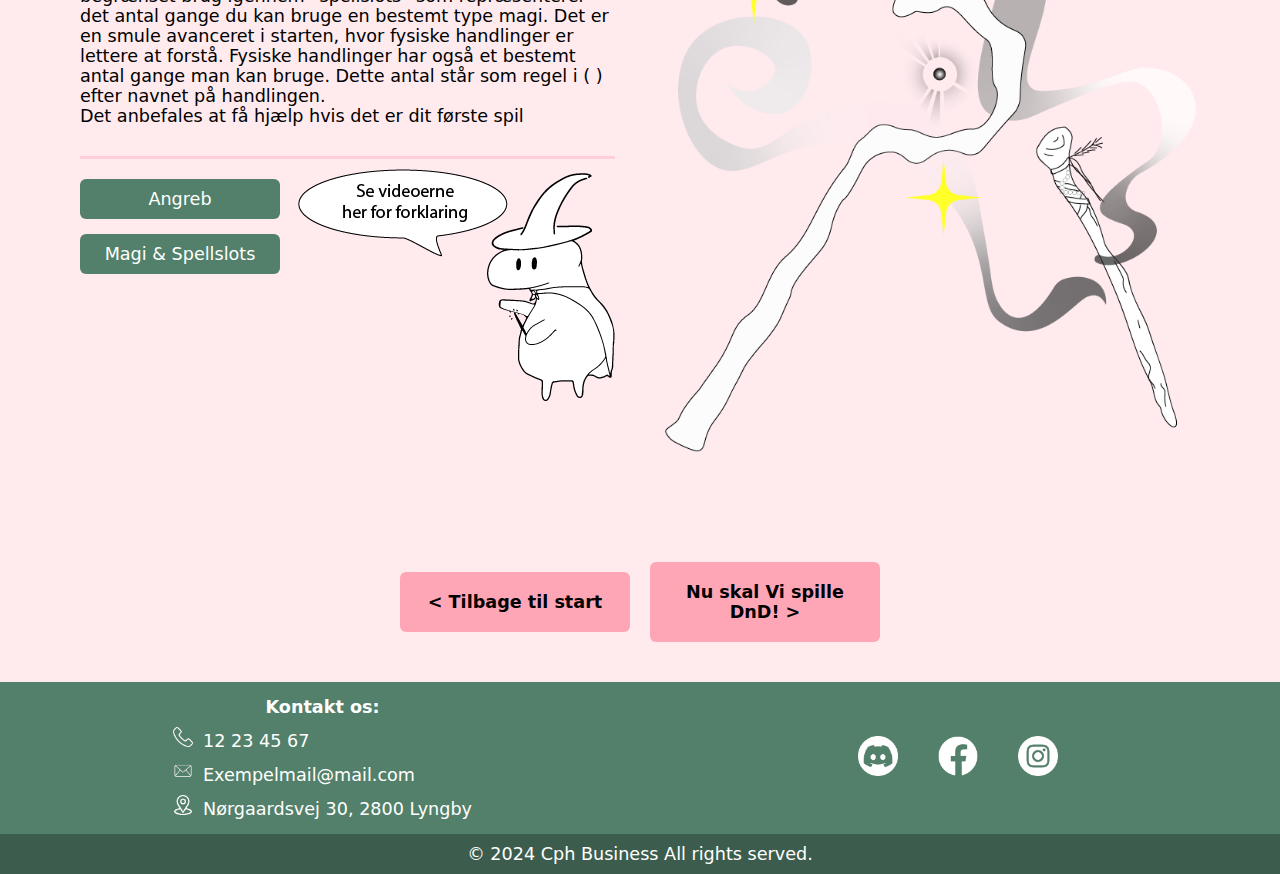
==== commit cf56b96b: "Insat link til alle somes" ====
--- a/Hjemmeside/bygkarakter.html
+++ b/Hjemmeside/bygkarakter.html
@@ -250,9 +250,9 @@
     <footer>
         <div class="stop footer_content">
             <div class="SoMe_iconer">
-                <a href="#" title="Din DnD discord"><img src="iconer/discord.png" alt="Din DnD discord ikon for nybegyndere til DnD guiden"></a>
-                <a href="#" title="Din DnD facebook"><img src="iconer/facebook.png" alt="Din DnD facebook ikon for nybegyndere til DnD guiden"></a>
-                <a href="#" title="Din DnD instagram"><img src="iconer/instagram.png" alt="Din DnD instagram ikon for nybegyndere til DnD guiden"></a>
+                <a href="https://discord.gg/UKwvQ8Txv5" title="Din DnD discord"><img src="iconer/discord.png" alt="Din DnD discord ikon for nybegyndere til DnD guiden"></a>
+                <a href="https://www.facebook.com/groups/367769165851364" title="Din DnD facebook"><img src="iconer/facebook.png" alt="Din DnD facebook ikon for nybegyndere til DnD guiden"></a>
+                <a href="https://www.instagram.com/dindndguide/" title="Din DnD instagram"><img src="iconer/instagram.png" alt="Din DnD instagram ikon for nybegyndere til DnD guiden"></a>
             </div>
     
             <div class="footer_kontakt">
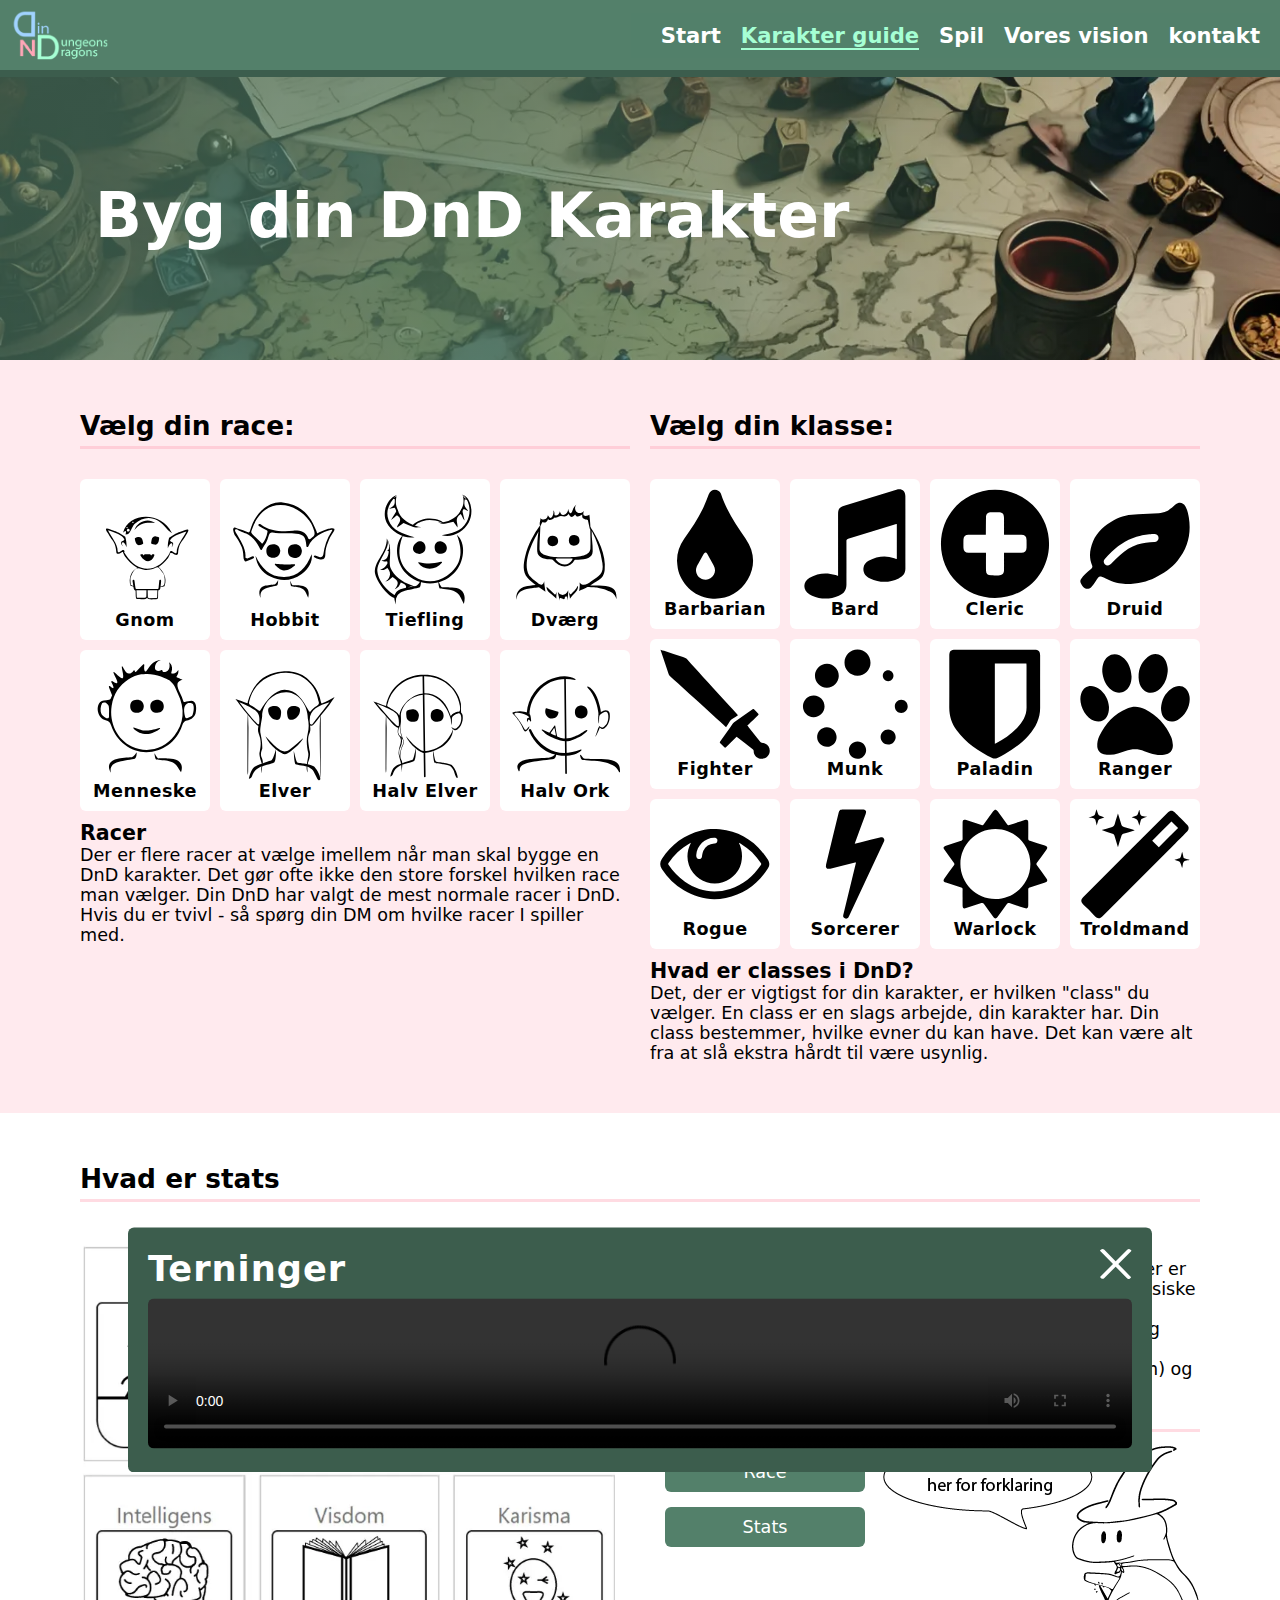
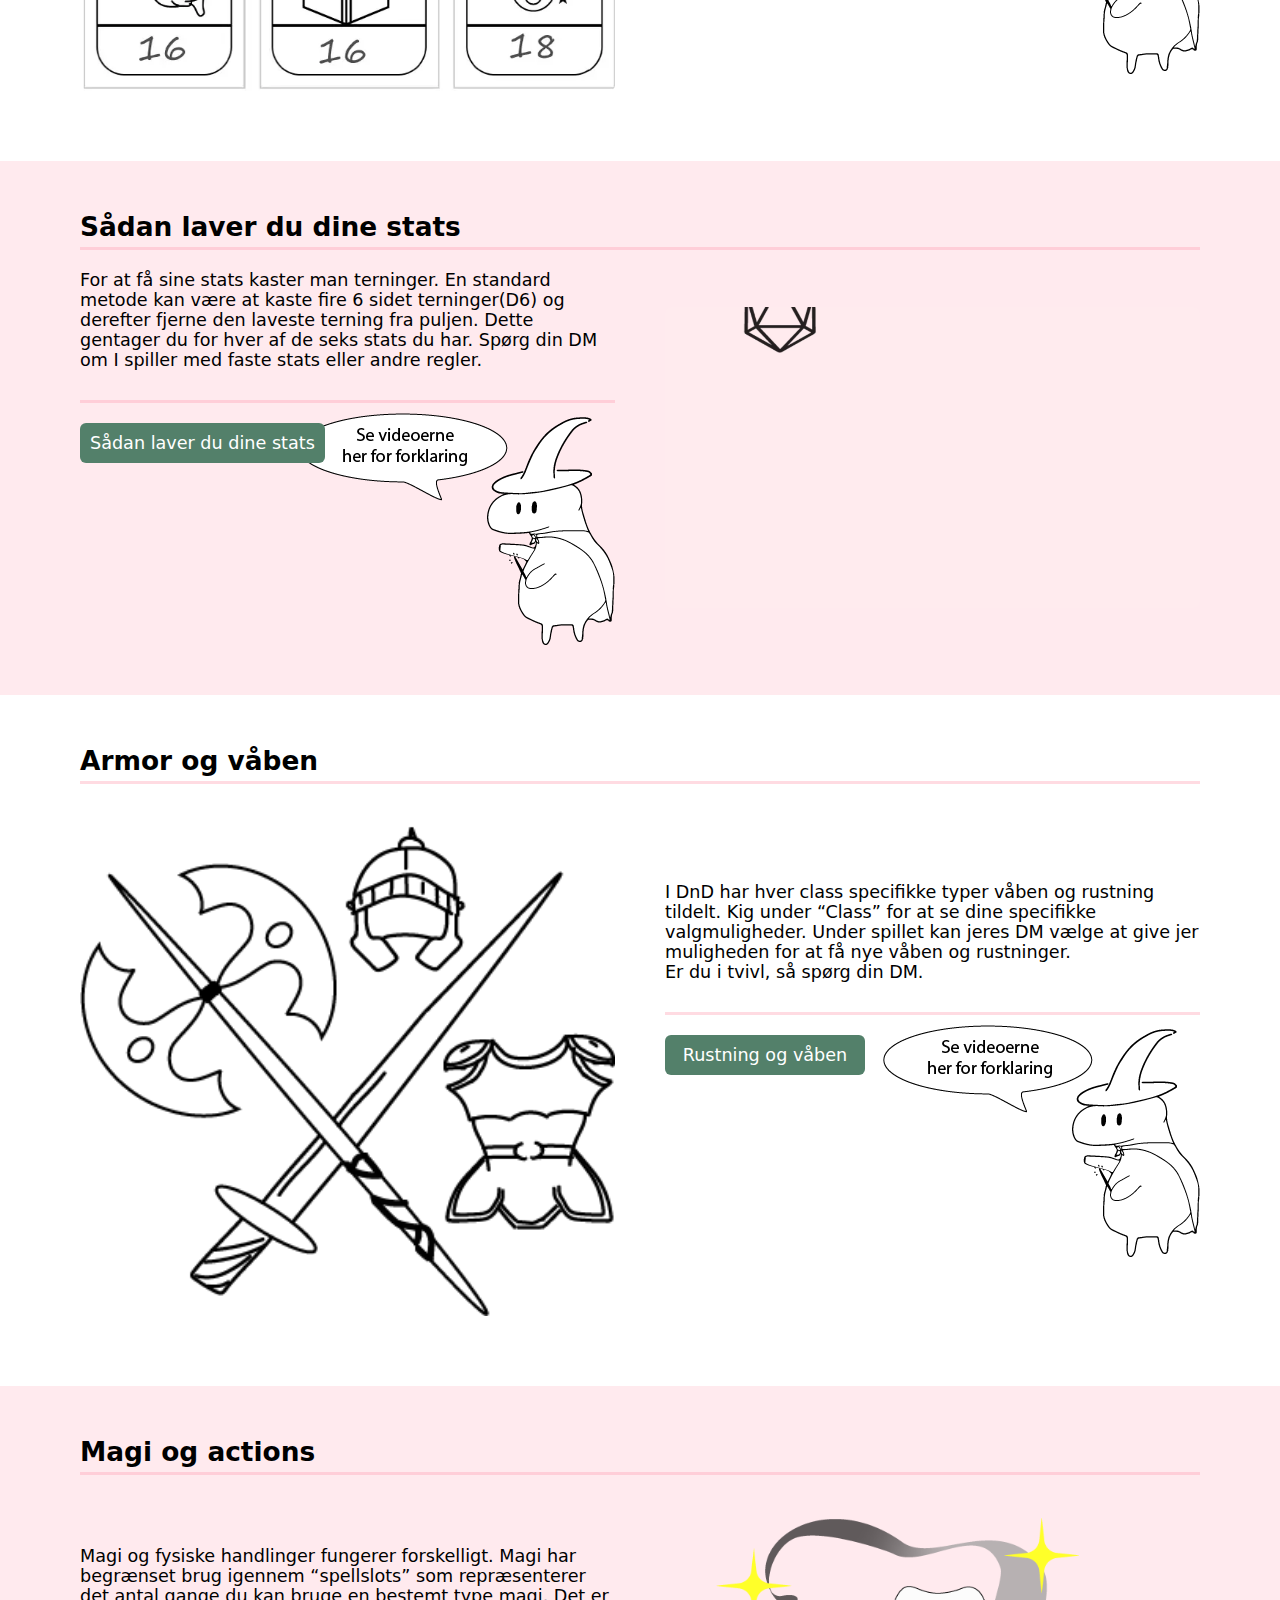
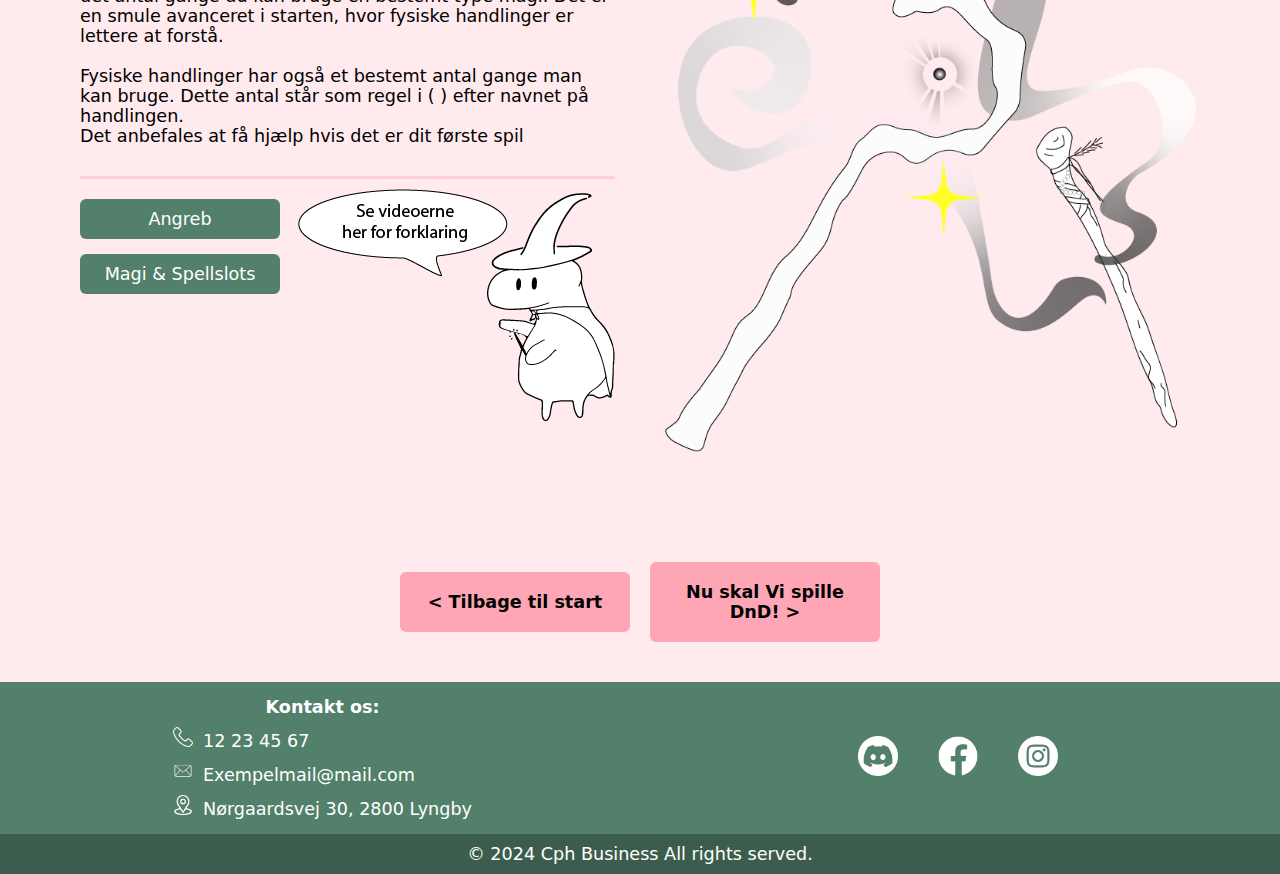
==== commit b4d0c541: "genneral rettelse" ====
--- a/Hjemmeside/bygkarakter.html
+++ b/Hjemmeside/bygkarakter.html
@@ -141,7 +141,7 @@
                     </div>
                     <div class="main_content">
                         <div class="main_text">
-                            <p>Stats i DnD, står for din karakters grundegenskaber. Der er seks stats i alt, som man kan dele stats op i to dele - fysiske og mentale stats. De Fysiske: styrke (strength), smidighed (dexterity) og Helbred (constitution) De mentale: intelligens (intelligence), visdom (wisdom) og karisma (charisma). </p>
+                            <p>Stats i DnD, står for din karakters grundegenskaber. Der er seks stats i alt, som man kan dele stats op i to dele - fysiske og mentale stats <br> <b> De Fysiske: </b> styrke (strength), smidighed (dexterity) og Helbred (constitution) <br><b> De mentale:</b> intelligens (intelligence), visdom (wisdom) og karisma (charisma). </p>
                         </div>
                         <div class="forviret">
                             <h3 class="forklare_overskrift">Forklaring</h3>
@@ -185,7 +185,7 @@
 
         <section >
             <div class="stop_early">
-                <h2 class="content_overskrift">Amor og våben</h2>
+                <h2 class="content_overskrift">Armor og våben</h2>
                 <div class="divider">
                     <div class="images">
                         <img src="img/amor_weapon.png" alt="Din DnD guide armor og våben">
@@ -213,7 +213,7 @@
                 <div class="divider">
                     <div class="main_content">
                         <div class="main_text">
-                            <p>Magi og fysiske handlinger fungerer forskelligt. Magi har begrænset brug igennem “spellslots” som repræsenterer det antal gange du kan bruge en bestemt type magi. Det er en smule avanceret i starten, hvor fysiske handlinger er lettere at forstå. Fysiske handlinger har også et bestemt antal gange man kan bruge. Dette antal står som regel i ( ) efter navnet på handlingen. <br>Det anbefales at få hjælp hvis det er dit første spil</p>
+                            <p>Magi og fysiske handlinger fungerer forskelligt. Magi har begrænset brug igennem “spellslots” som repræsenterer det antal gange du kan bruge en bestemt type magi. Det er en smule avanceret i starten, hvor fysiske handlinger er lettere at forstå. <br><br> Fysiske handlinger har også et bestemt antal gange man kan bruge. Dette antal står som regel i ( ) efter navnet på handlingen. <br>Det anbefales at få hjælp hvis det er dit første spil</p>
                         </div>
                         <div class="forviret">
                             <h3 class="forklare_overskrift">Forklaring</h3>
--- a/Hjemmeside/style.css
+++ b/Hjemmeside/style.css
@@ -634,7 +634,7 @@
     padding: 0 0 10px 0;
 }
 .bob{
-    background: #ffffff00 url(img/Perfekt\ bob\ uden\ tale.png);
+    background: #ffffff00 url(img/perfektbob.png);
     background-repeat: no-repeat;
     background-size: cover;
 }
@@ -982,14 +982,15 @@
     
     .vision_image_container {
         border-top: solid 10px var(--icon_baggrund);
-        grid-column: 2 / 3; /* Span from the second column to the third column */ 
         text-align: center; /* Center the image horizontally */
+        display: flex;
+        align-items: center;
     }
     
     .vision_image_container img {
         max-width: 100%; /* Ensure the image does not exceed its container */
         display: block; /* Remove any extra spacing */
-        margin: 0 auto; /* Center the image within its container */
+        border-radius: 6px;
     }
 }
 
